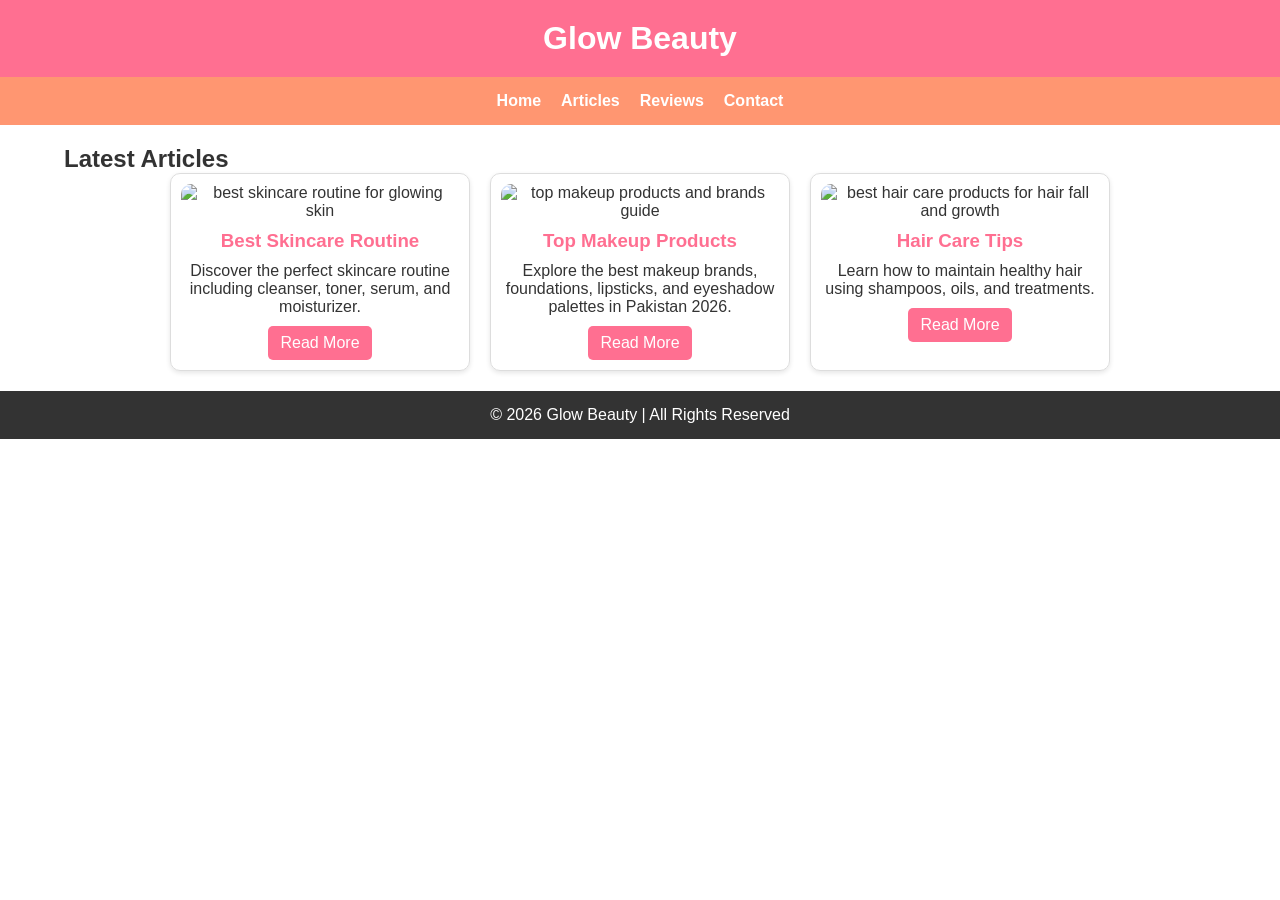
==== articles.html @ 95c434ab "Update articles.html" ====
<!DOCTYPE html>
<html lang="en">
<head>
  <meta charset="UTF-8">
  <meta name="viewport" content="width=device-width, initial-scale=1.0">
  <title>Articles | Glow Beauty</title>
  <link rel="stylesheet" href="styles.css">
</head>
<body>

<header class="header">
  <h1>Glow Beauty</h1>
</header>

<nav class="nav">
  <a href="index.html">Home</a>
  <a href="articles.html">Articles</a>
  <a href="reviews.html">Reviews</a>
  <a href="contact us.html">Contact</a>
</nav>
<main class="container">
  <h2>Latest Articles</h2>
  <div class="articles">

    <div class="card">
       <img src="skincare.png" alt="best skincare routine for glowing skin">
      <h3>Best Skincare Routine</h3>
      <p>Discover the perfect skincare routine including cleanser, toner, serum, and moisturizer.</p>
      <a href="skincare.html" class="btn">Read More</a>
    </div>

    <div class="card">
      <img src="makeup.png" alt="top makeup products and brands guide">
      <h3>Top Makeup Products</h3>
      <p>Explore the best makeup brands, foundations, lipsticks, and eyeshadow palettes in Pakistan 2026.</p>
      <a href="makeup.html" class="btn">Read More</a>
    </div>

    <div class="card">
      <img src="haircare.png" alt="best hair care products for hair fall and growth">
      <h3>Hair Care Tips</h3>
      <p>Learn how to maintain healthy hair using shampoos, oils, and treatments.</p>
      <a href="haircare.html" class="btn">Read More</a>
    </div>

  </div>
</main>

<footer class="footer">
  <p>© 2026 Glow Beauty | All Rights Reserved</p>
</footer>

</body>
</html>
---- styles.css ----
* {
  margin: 0;
  padding: 0;
  box-sizing: border-box;
  font-family: Arial, sans-serif;
}

body {
  background: #fff;
  color: #333;
}

.header {
  background: #ff6f91;
  color: white;
  text-align: center;
  padding: 20px;
}


.nav {
  background: #ff9671;
  display: flex;
  justify-content: center;
  gap: 20px;
  padding: 15px 0;
}

.nav a {
  color: white;
  text-decoration: none;
  font-weight: bold;
}

.nav a:hover {
  text-decoration: underline;
}

.hero {
  background: url('https://images.unsplash.com/photo-1596462502278-27bfdc403348') center/cover no-repeat;
  height: 300px;
  display: flex;
  align-items: center;
  justify-content: center;
  color: white;
  font-size: 2rem;
  text-align: center;
}

.container {
  width: 90%;
  margin: 20px auto;
}


.articles {
  display: flex;
  gap: 20px;
  flex-wrap: wrap;
  justify-content: center;
}
.related-articles {
  margin-top: 30px;
  padding: 20px;
  background: #fff0f5; 
  border-radius: 10px;
  text-align: center;
  box-shadow: 0 2px 6px rgba(0,0,0,0.1);
}

.related-articles h2 {
  color: #ff6f91;
  font-size: 1.8rem;
  margin-bottom: 10px;
}

.related-articles p {
  font-size: 1rem;
  color: #333;
}

.related-articles a {
  color: #ff3f6c;
  text-decoration: none;
  font-weight: bold;
  margin: 0 5px;
}

.related-articles a:hover {
  text-decoration: underline;
  color: #ff1c54;
}
.reviews {
  display: flex;
  flex-wrap: wrap;      
  gap: 20px;            
  justify-content: flex-start; 
}

.review-card {
  flex: 1 1 300px;      
  max-width: 400px;     
  border: 1px solid #ddd;
  padding: 15px;
  border-radius: 10px;
  box-shadow: 0 2px 5px rgba(0,0,0,0.1);
  background-color: #fff;
}
/* BRAND SECTION */
.brand-section {
  display: flex;
  gap: 30px;
  margin-top: 20px;
  flex-wrap: wrap;
}

.brand-category {
  flex: 1 1 400px;
}

.brand-category h3 {
  color: #ff6f91;
  margin-bottom: 15px;
}

.brand-card {
  background: #fff;
  border: 1px solid #ddd;
  padding: 15px;
  border-radius: 10px;
  margin-bottom: 15px;
  box-shadow: 0 2px 6px rgba(0,0,0,0.1);
  transition: 0.3s;
}

.brand-card:hover {
  transform: translateY(-5px);
  box-shadow: 0 5px 15px rgba(0,0,0,0.15);
}

.card {
  border: 1px solid #ddd;
  padding: 10px;
  border-radius: 10px;
  width: 300px;
  text-align: center;
  box-shadow: 0 2px 5px rgba(0,0,0,0.1);
  transition: transform 0.3s;
}

.card img {
  width: 100%;
  border-radius: 10px;
}
h2:contains("Vegan") {
  color: #4CAF50;
  margin-top: 30px;
}
.haircare-section {
  background: #e0f7fa; 
  padding: 15px;
  border-radius: 10px;
  margin: 20px 0;
}

.haircare-section h2 {
  color: #0288d1;
}

ul li {
  margin-bottom: 8px;
}
.card h3 {
  color: #ff6f91;
  margin: 10px 0;
}

.btn {
  display: inline-block;
  margin-top: 10px;
  padding: 8px 12px;
  background: #ff6f91;
  color: white;
  text-decoration: none;
  border-radius: 5px;
}

.btn:hover {
  background: #ff3f6c;
}

.footer {
  background: #333;
  color: white;
  text-align: center;
  padding: 15px;
  margin-top: 20px;
}

@media(max-width:768px) {
  .hero {
    font-size: 1.5rem;
  }

  .articles {
    flex-direction: column;
    align-items: center;
  }
}
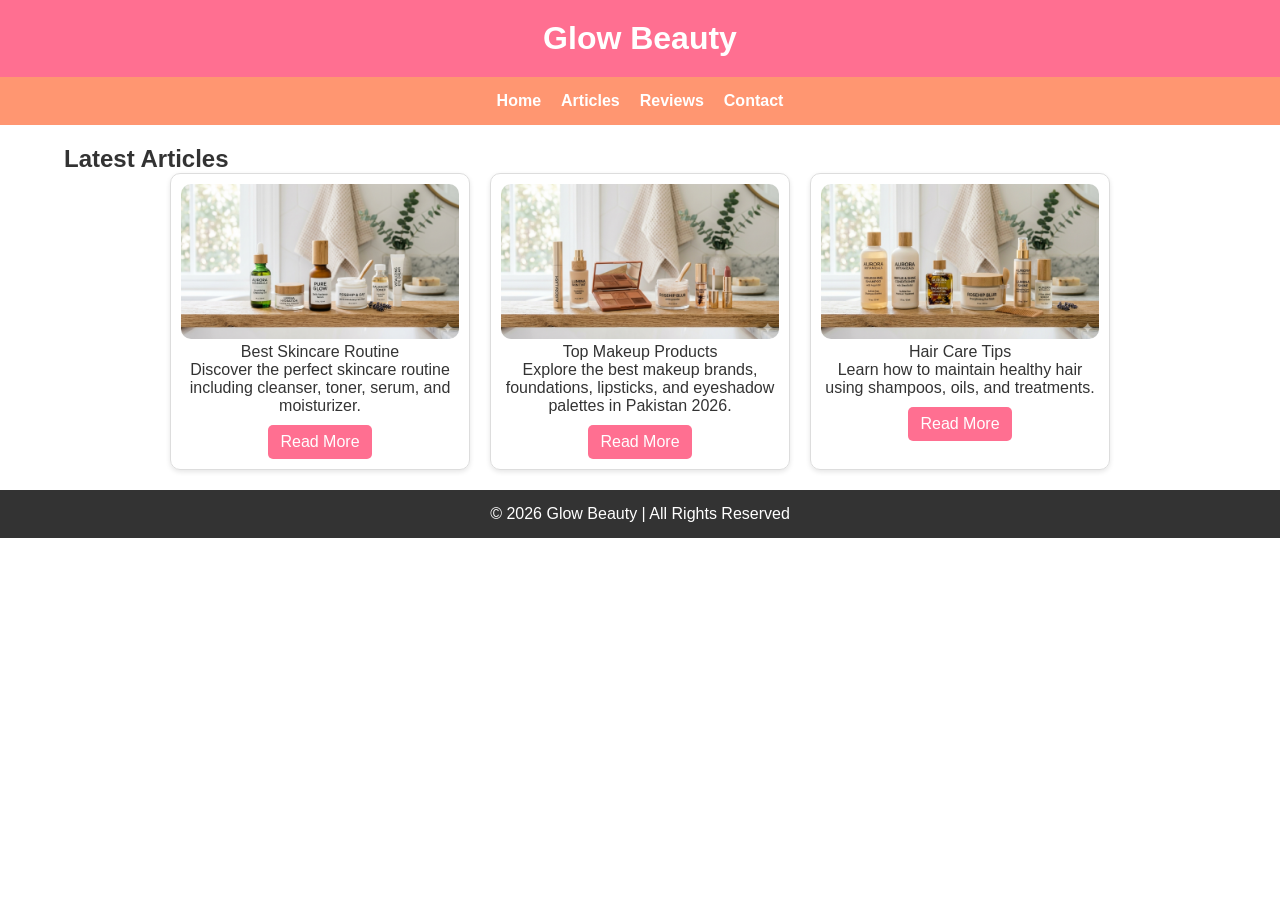
==== commit cf6b88c6: "2nd push" ====
--- a/articles.html
+++ b/articles.html
@@ -23,21 +23,21 @@
   <div class="articles">
 
     <div class="card">
-       <img src="skincare.png" alt="best skincare routine for glowing skin">
+      <img src="skincare.png"
       <h3>Best Skincare Routine</h3>
       <p>Discover the perfect skincare routine including cleanser, toner, serum, and moisturizer.</p>
       <a href="skincare.html" class="btn">Read More</a>
     </div>
 
     <div class="card">
-      <img src="makeup.png" alt="top makeup products and brands guide">
+      <img src="makeup.png"
       <h3>Top Makeup Products</h3>
       <p>Explore the best makeup brands, foundations, lipsticks, and eyeshadow palettes in Pakistan 2026.</p>
       <a href="makeup.html" class="btn">Read More</a>
     </div>
 
     <div class="card">
-      <img src="haircare.png" alt="best hair care products for hair fall and growth">
+      <img src="haircare.png"
       <h3>Hair Care Tips</h3>
       <p>Learn how to maintain healthy hair using shampoos, oils, and treatments.</p>
       <a href="haircare.html" class="btn">Read More</a>
@@ -51,4 +51,4 @@
 </footer>
 
 </body>
-</html>
+</html>
--- a/styles.css
+++ b/styles.css
@@ -58,37 +58,6 @@
   gap: 20px;
   flex-wrap: wrap;
   justify-content: center;
-}
-.related-articles {
-  margin-top: 30px;
-  padding: 20px;
-  background: #fff0f5; 
-  border-radius: 10px;
-  text-align: center;
-  box-shadow: 0 2px 6px rgba(0,0,0,0.1);
-}
-
-.related-articles h2 {
-  color: #ff6f91;
-  font-size: 1.8rem;
-  margin-bottom: 10px;
-}
-
-.related-articles p {
-  font-size: 1rem;
-  color: #333;
-}
-
-.related-articles a {
-  color: #ff3f6c;
-  text-decoration: none;
-  font-weight: bold;
-  margin: 0 5px;
-}
-
-.related-articles a:hover {
-  text-decoration: underline;
-  color: #ff1c54;
 }
 .reviews {
   display: flex;
@@ -206,4 +175,4 @@
     flex-direction: column;
     align-items: center;
   }
-}
+}
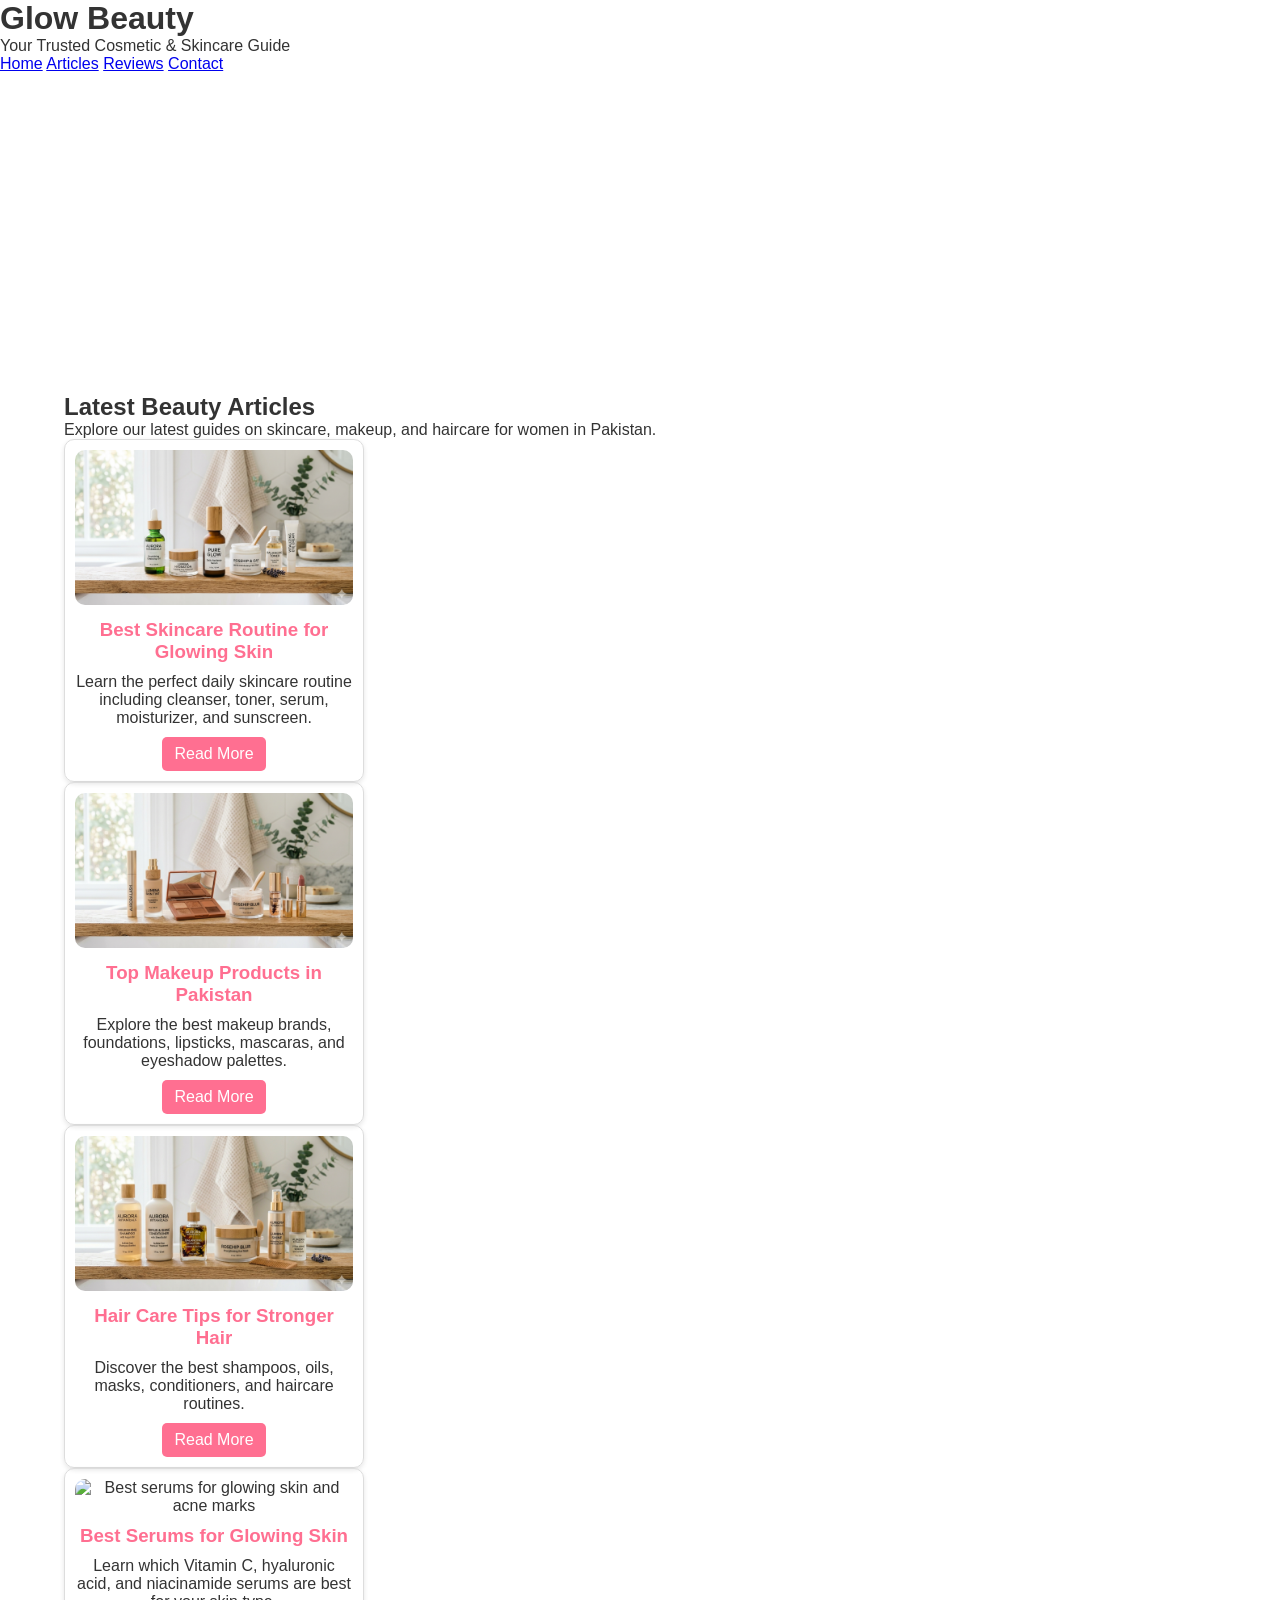
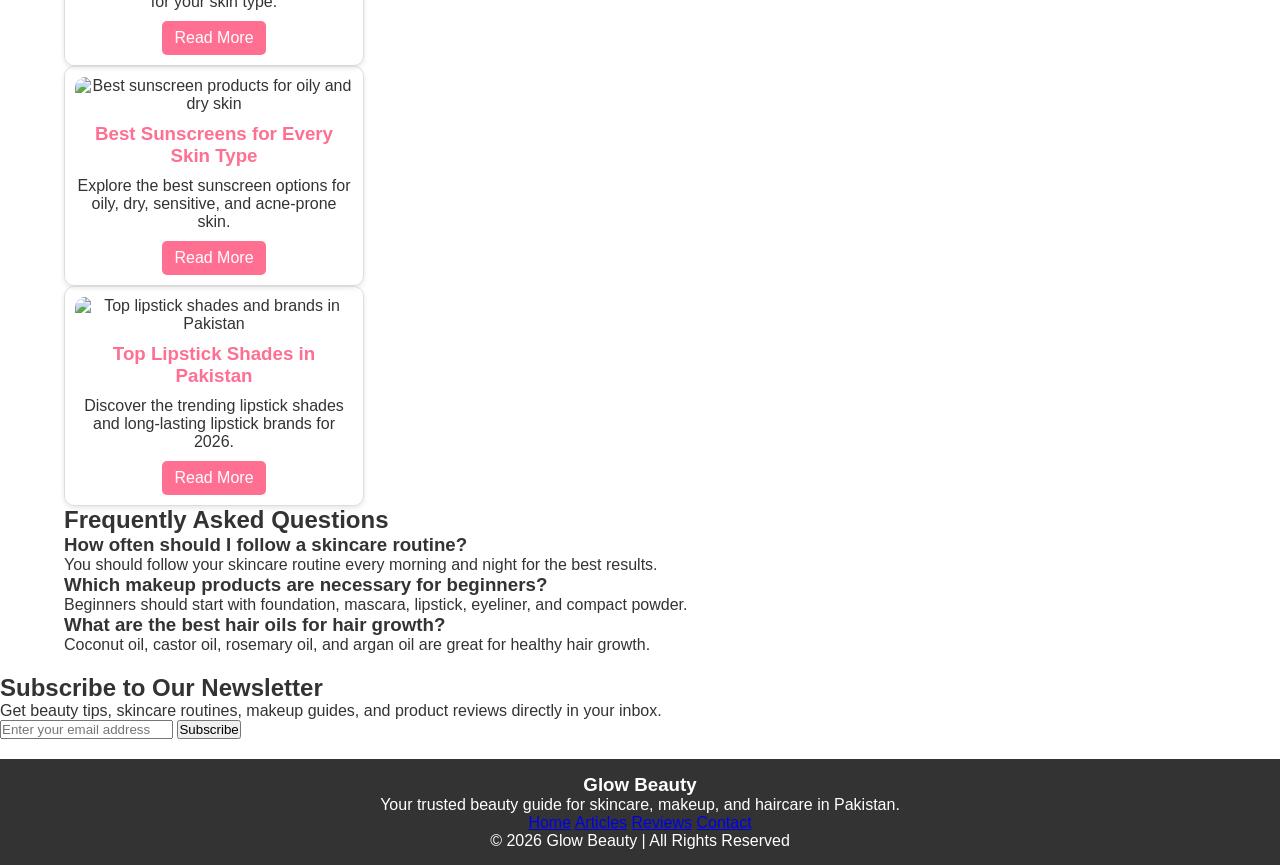
==== commit cf666d11: "Update articles.html" ====
--- a/articles.html
+++ b/articles.html
@@ -3,52 +3,183 @@
 <head>
   <meta charset="UTF-8">
   <meta name="viewport" content="width=device-width, initial-scale=1.0">
-  <title>Articles | Glow Beauty</title>
+
+  <title>Beauty Articles Pakistan | Skincare, Makeup & Haircare Tips | Glow Beauty</title>
+
+  <meta name="description" content="Read the latest beauty articles in Pakistan including skincare routines, makeup guides, haircare tips, beauty product reviews, and trending cosmetic advice.">
+
+  <meta name="keywords" content="beauty articles Pakistan, skincare articles, makeup tips, haircare routine, beauty blog Pakistan, cosmetic trends, skincare routine for glowing skin">
+
+  <meta name="author" content="Glow Beauty">
+
+  <link rel="preconnect" href="https://fonts.googleapis.com">
+  <link rel="preconnect" href="https://fonts.gstatic.com" crossorigin>
+  <link href="https://fonts.googleapis.com/css2?family=Poppins:wght@300;400;500;600;700;800&display=swap" rel="stylesheet">
+
   <link rel="stylesheet" href="styles.css">
 </head>
 <body>
 
-<header class="header">
-  <h1>Glow Beauty</h1>
-</header>
+  <header class="top-header">
+    <div class="logo-section">
+      <h1>Glow Beauty</h1>
+      <p>Your Trusted Cosmetic & Skincare Guide</p>
+    </div>
+  </header>
 
-<nav class="nav">
-  <a href="index.html">Home</a>
-  <a href="articles.html">Articles</a>
-  <a href="reviews.html">Reviews</a>
-  <a href="contact us.html">Contact</a>
-</nav>
-<main class="container">
-  <h2>Latest Articles</h2>
-  <div class="articles">
+  <nav class="navbar">
+    <a href="index.html">Home</a>
+    <a href="articles.html">Articles</a>
+    <a href="reviews.html">Reviews</a>
+    <a href="contact us.html">Contact</a>
+  </nav>
 
-    <div class="card">
-      <img src="skincare.png"
-      <h3>Best Skincare Routine</h3>
-      <p>Discover the perfect skincare routine including cleanser, toner, serum, and moisturizer.</p>
-      <a href="skincare.html" class="btn">Read More</a>
+  <section class="hero">
+    <div class="hero-content">
+      <h2>Beauty Articles & Expert Guides</h2>
+      <p>
+        Discover skincare routines, makeup tutorials, haircare advice, and beauty product recommendations.
+      </p>
     </div>
+  </section>
 
-    <div class="card">
-      <img src="makeup.png"
-      <h3>Top Makeup Products</h3>
-      <p>Explore the best makeup brands, foundations, lipsticks, and eyeshadow palettes in Pakistan 2026.</p>
-      <a href="makeup.html" class="btn">Read More</a>
+  <main class="container">
+
+    <section class="featured-section">
+      <div class="section-title">
+        <h2>Latest Beauty Articles</h2>
+        <p>
+          Explore our latest guides on skincare, makeup, and haircare for women in Pakistan.
+        </p>
+      </div>
+
+      <div class="articles-grid">
+
+        <div class="card">
+          <img src="skincare.png" alt="Best skincare routine for glowing skin in Pakistan">
+          <div class="card-content">
+            <h3>Best Skincare Routine for Glowing Skin</h3>
+            <p>
+              Learn the perfect daily skincare routine including cleanser, toner, serum, moisturizer, and sunscreen.
+            </p>
+            <a href="skincare.html" class="btn">Read More</a>
+          </div>
+        </div>
+
+        <div class="card">
+          <img src="makeup.png" alt="Top makeup products and brands in Pakistan">
+          <div class="card-content">
+            <h3>Top Makeup Products in Pakistan</h3>
+            <p>
+              Explore the best makeup brands, foundations, lipsticks, mascaras, and eyeshadow palettes.
+            </p>
+            <a href="makeup.html" class="btn">Read More</a>
+          </div>
+        </div>
+
+        <div class="card">
+          <img src="haircare.png" alt="Best hair care tips for hair growth and healthy hair">
+          <div class="card-content">
+            <h3>Hair Care Tips for Stronger Hair</h3>
+            <p>
+              Discover the best shampoos, oils, masks, conditioners, and haircare routines.
+            </p>
+            <a href="haircare.html" class="btn">Read More</a>
+          </div>
+        </div>
+
+        <div class="card">
+          <img src="serum.jpg" alt="Best serums for glowing skin and acne marks">
+          <div class="card-content">
+            <h3>Best Serums for Glowing Skin</h3>
+            <p>
+              Learn which Vitamin C, hyaluronic acid, and niacinamide serums are best for your skin type.
+            </p>
+            <a href="skincare.html" class="btn">Read More</a>
+          </div>
+        </div>
+
+        <div class="card">
+          <img src="sunscreen.jpg" alt="Best sunscreen products for oily and dry skin">
+          <div class="card-content">
+            <h3>Best Sunscreens for Every Skin Type</h3>
+            <p>
+              Explore the best sunscreen options for oily, dry, sensitive, and acne-prone skin.
+            </p>
+            <a href="skincare.html" class="btn">Read More</a>
+          </div>
+        </div>
+
+        <div class="card">
+          <img src="lipstick.jpg" alt="Top lipstick shades and brands in Pakistan">
+          <div class="card-content">
+            <h3>Top Lipstick Shades in Pakistan</h3>
+            <p>
+              Discover the trending lipstick shades and long-lasting lipstick brands for 2026.
+            </p>
+            <a href="makeup.html" class="btn">Read More</a>
+          </div>
+        </div>
+
+      </div>
+    </section>
+
+    <section class="faq-section">
+      <div class="section-title">
+        <h2>Frequently Asked Questions</h2>
+      </div>
+
+      <div class="faq-item">
+        <h3>How often should I follow a skincare routine?</h3>
+        <p>
+          You should follow your skincare routine every morning and night for the best results.
+        </p>
+      </div>
+
+      <div class="faq-item">
+        <h3>Which makeup products are necessary for beginners?</h3>
+        <p>
+          Beginners should start with foundation, mascara, lipstick, eyeliner, and compact powder.
+        </p>
+      </div>
+
+      <div class="faq-item">
+        <h3>What are the best hair oils for hair growth?</h3>
+        <p>
+          Coconut oil, castor oil, rosemary oil, and argan oil are great for healthy hair growth.
+        </p>
+      </div>
+    </section>
+
+  </main>
+
+  <section class="newsletter">
+    <h2>Subscribe to Our Newsletter</h2>
+    <p>
+      Get beauty tips, skincare routines, makeup guides, and product reviews directly in your inbox.
+    </p>
+
+    <form class="newsletter-form">
+      <input type="email" placeholder="Enter your email address">
+      <button type="submit">Subscribe</button>
+    </form>
+  </section>
+
+  <footer class="footer">
+    <div class="footer-content">
+      <h3>Glow Beauty</h3>
+      <p>Your trusted beauty guide for skincare, makeup, and haircare in Pakistan.</p>
+
+      <div class="footer-links">
+        <a href="index.html">Home</a>
+        <a href="articles.html">Articles</a>
+        <a href="reviews.html">Reviews</a>
+        <a href="contact us.html">Contact</a>
+      </div>
+
+      <p class="copyright">© 2026 Glow Beauty | All Rights Reserved</p>
     </div>
-
-    <div class="card">
-      <img src="haircare.png"
-      <h3>Hair Care Tips</h3>
-      <p>Learn how to maintain healthy hair using shampoos, oils, and treatments.</p>
-      <a href="haircare.html" class="btn">Read More</a>
-    </div>
-
-  </div>
-</main>
-
-<footer class="footer">
-  <p>© 2026 Glow Beauty | All Rights Reserved</p>
-</footer>
+  </footer>
 
 </body>
-</html>+</html>
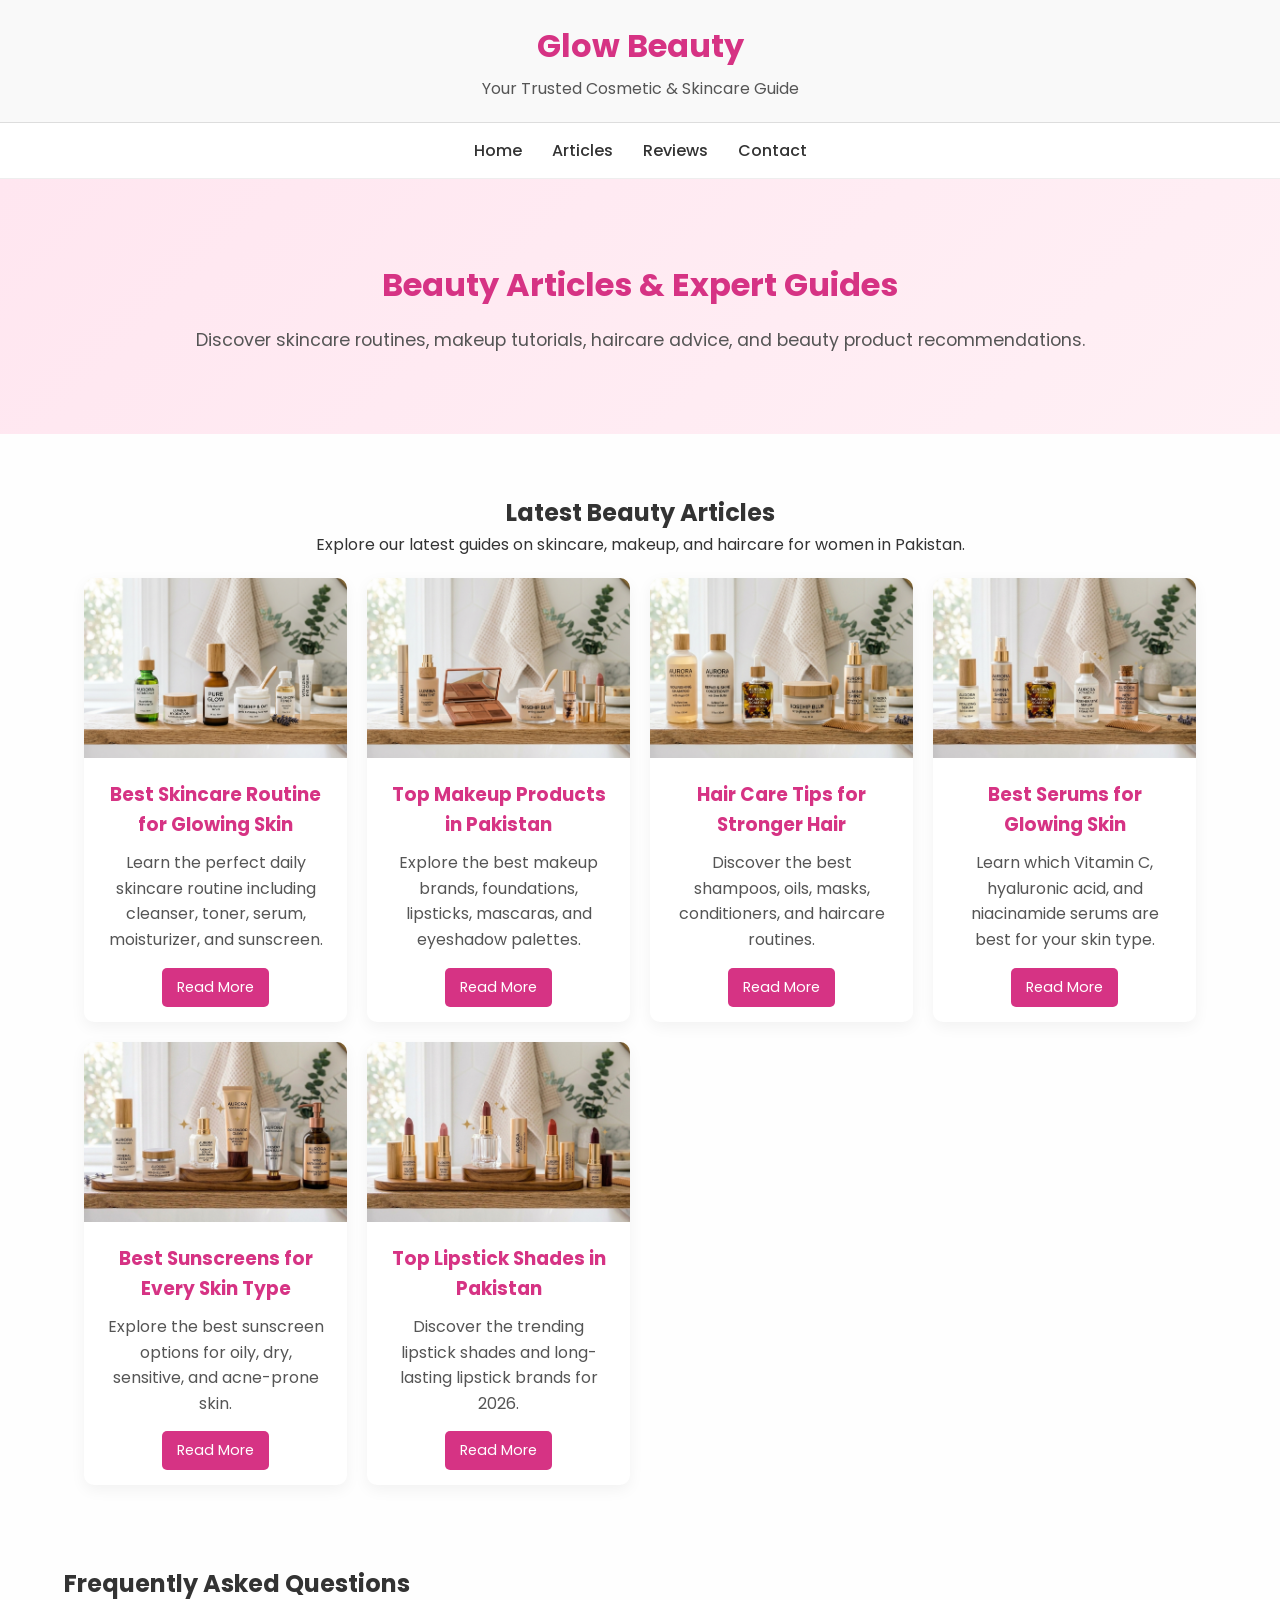
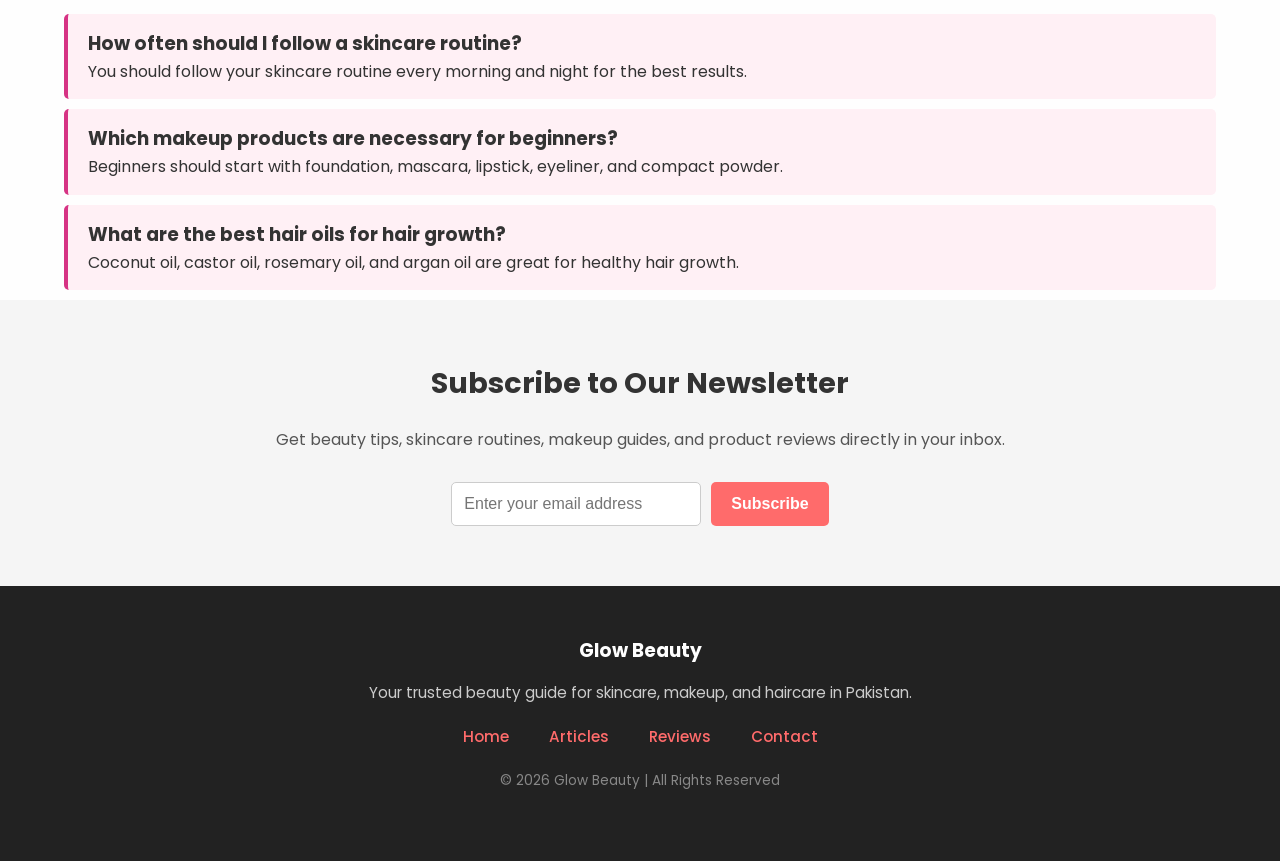
==== commit c246038c: "Update articles.html" ====
--- a/articles.html
+++ b/articles.html
@@ -89,7 +89,7 @@
         </div>
 
         <div class="card">
-          <img src="serum.jpg" alt="Best serums for glowing skin and acne marks">
+          <img src="serums.png" alt="Best serums for glowing skin and acne marks">
           <div class="card-content">
             <h3>Best Serums for Glowing Skin</h3>
             <p>
@@ -100,7 +100,7 @@
         </div>
 
         <div class="card">
-          <img src="sunscreen.jpg" alt="Best sunscreen products for oily and dry skin">
+          <img src="sunscreen.png" alt="Best sunscreen products for oily and dry skin">
           <div class="card-content">
             <h3>Best Sunscreens for Every Skin Type</h3>
             <p>
@@ -111,7 +111,7 @@
         </div>
 
         <div class="card">
-          <img src="lipstick.jpg" alt="Top lipstick shades and brands in Pakistan">
+          <img src="lipstick.png" alt="Top lipstick shades and brands in Pakistan">
           <div class="card-content">
             <h3>Top Lipstick Shades in Pakistan</h3>
             <p>
--- a/styles.css
+++ b/styles.css
@@ -1,178 +1,741 @@
+/* ===== GLOBAL STYLES ===== */
 * {
+  box-sizing: border-box;
   margin: 0;
   padding: 0;
-  box-sizing: border-box;
-  font-family: Arial, sans-serif;
 }
 
 body {
-  background: #fff;
-  color: #333;
-}
-
-.header {
-  background: #ff6f91;
-  color: white;
-  text-align: center;
-  padding: 20px;
-}
-
-
-.nav {
-  background: #ff9671;
-  display: flex;
+  font-family: 'Poppins', sans-serif;
+  line-height: 1.6;
+  color: #333;
+  background-color: #fefefe;
+}
+
+a {
+  text-decoration: none;
+  color: inherit;
+}
+
+.container {
+  width: 90%;
+  max-width: 1200px;
+  margin: auto;
+}
+
+/* ===== HEADER ===== */
+.top-header {
+  background-color: #f9f9f9;
+  text-align: center;
+  padding: 20px 0;
+  border-bottom: 1px solid #ddd;
+}
+
+.top-header h1 {
+  font-size: 2rem;
+  color: #d63384; /* Glow Beauty Pink Accent */
+}
+
+.top-header p {
+  font-size: 1rem;
+  color: #555;
+  margin-top: 5px;
+}
+
+/* ===== NAVBAR ===== */
+.navbar {
+  background-color: #fff;
+  display: flex;
+  justify-content: center;
+  gap: 30px;
+  padding: 15px 0;
+  border-bottom: 1px solid #eee;
+  flex-wrap: wrap;
+}
+
+.navbar a {
+  font-weight: 500;
+  color: #333;
+  transition: color 0.3s;
+}
+
+.navbar a:hover {
+  color: #d63384;
+}
+
+/* ===== HERO SECTION ===== */
+.hero {
+  background: linear-gradient(135deg, #ffe6f0, #fff0f5);
+  text-align: center;
+  padding: 80px 20px;
+}
+
+.hero h2 {
+  font-size: 2rem;
+  color: #d63384;
+  margin-bottom: 15px;
+}
+
+.hero p {
+  font-size: 1.1rem;
+  color: #555;
+}
+
+/* ===== ARTICLE PAGE ===== */
+.article-page {
+  padding: 50px 20px;
+  max-width: 900px;
+  margin: auto;
+}
+
+.article-content h1 {
+  font-size: 2rem;
+  color: #d63384;
+  margin-bottom: 20px;
+  text-align: center;
+}
+
+.article-content img.article-image {
+  width: 100%;
+  max-height: 400px;
+  object-fit: cover;
+  margin: 20px 0;
+  border-radius: 10px;
+}
+
+.article-content h2 {
+  font-size: 1.5rem;
+  color: #d63384;
+  margin: 20px 0 10px;
+}
+
+.article-content h3 {
+  font-size: 1.2rem;
+  color: #555;
+  margin: 10px 0 5px;
+}
+
+.article-content p,
+.article-content li {
+  font-size: 1rem;
+  color: #555;
+  margin-bottom: 10px;
+}
+
+.article-content ul {
+  list-style-type: disc;
+  margin-left: 20px;
+}
+
+/* ===== STEP BOX ===== */
+.step-box {
+  border-left: 4px solid #d63384;
+  background-color: #fff0f5;
+  padding: 15px 20px;
+  margin: 15px 0;
+  border-radius: 5px;
+}
+
+/* ===== FAQ ===== */
+.faq-item {
+  background-color: #fff0f5;
+  padding: 15px 20px;
+  margin: 10px 0;
+  border-radius: 5px;
+  border-left: 4px solid #d63384;
+}
+
+/* ===== FEATURED / CARDS ===== */
+.articles-grid,
+.feature-grid {
+  display: grid;
+  grid-template-columns: repeat(auto-fit, minmax(250px, 1fr));
+  gap: 20px;
+  margin: 20px 0;
+}
+
+.card,
+.feature-card {
+  background-color: #fff;
+  border-radius: 10px;
+  overflow: hidden;
+  box-shadow: 0 5px 15px rgba(0,0,0,0.05);
+  transition: transform 0.3s;
+}
+
+.card:hover,
+.feature-card:hover {
+  transform: translateY(-5px);
+}
+
+.card img {
+  width: 100%;
+  height: 180px;
+  object-fit: cover;
+}
+
+.card-content {
+  padding: 15px 20px;
+}
+
+.card-content h3 {
+  color: #d63384;
+  margin-bottom: 10px;
+}
+
+.card-content p {
+  color: #555;
+  margin-bottom: 15px;
+}
+
+.card-content .btn {
+  display: inline-block;
+  background-color: #d63384;
+  color: #fff;
+  padding: 8px 15px;
+  border-radius: 5px;
+  font-size: 0.9rem;
+  transition: background 0.3s;
+}
+
+.card-content .btn:hover {
+  background-color: #b0276b;
+}
+
+/* ===== HIGHLIGHT BOX ===== */
+.highlight-box {
+  background-color: #ffe6f0;
+  padding: 30px 20px;
+  text-align: center;
+  border-radius: 10px;
+  margin: 40px 0;
+}
+
+.highlight-box h2 {
+  color: #d63384;
+  margin-bottom: 10px;
+}
+
+.highlight-box p {
+  color: #555;
+  font-size: 1rem;
+}
+<style>
+#reviews {
+  background-color: #f9f9f9;
+  padding: 60px 20px;
+  text-align: center;
+}
+
+#reviews h2 {
+  font-size: 2rem;
+  margin-bottom: 40px;
+  color: #333;
+}
+
+.reviews-container {
+  display: flex;
+  flex-wrap: wrap;
   justify-content: center;
   gap: 20px;
-  padding: 15px 0;
-}
-
-.nav a {
+}
+
+.review-card {
+  background-color: #fff;
+  padding: 20px;
+  border-radius: 10px;
+  box-shadow: 0 4px 8px rgba(0,0,0,0.1);
+  max-width: 300px;
+}
+
+#contact {
+  background-color: #fff;
+  padding: 60px 20px;
+  text-align: center;
+}
+
+#contact form {
+  max-width: 500px;
+  margin: 0 auto;
+  display: flex;
+  flex-direction: column;
+  gap: 15px;
+}
+
+#contact input, #contact textarea {
+  padding: 10px;
+  border-radius: 5px;
+  border: 1px solid #ccc;
+}
+
+#contact button {
+  padding: 10px;
+  border: none;
+  background-color: #ff6b6b;
   color: white;
+  border-radius: 5px;
+  cursor: pointer;
+}
+
+/* =======================
+   Hero / Navbar Section
+======================= */
+.hero-header {
+  background: linear-gradient(135deg, #ffdee9, #ffb6c1); /* soft pink gradient */
+  padding: 60px 20px;
+  text-align: center;
+  color: #d63357; /* dark pink for text */
+}
+
+.hero-header h1 {
+  font-size: 3rem;
+  margin-bottom: 20px;
+  font-weight: bold;
+}
+
+.hero-nav {
+  display: flex;
+  justify-content: center;
+  gap: 30px;
+  flex-wrap: wrap;
+  font-size: 1.1rem;
+}
+
+.hero-nav a {
   text-decoration: none;
+  color: #a6003c; /* darker pink shade */
+  font-weight: 600;
+  transition: color 0.3s;
+}
+
+.hero-nav a:hover {
+  color: #ff1a75; /* bright pink on hover */
+}
+
+/* ===== NEWSLETTER ===== */
+.newsletter {
+  background-color: #d63384;
+  color: #fff;
+  padding: 40px 20px;
+  text-align: center;
+}
+
+.newsletter h2 {
+  font-size: 1.8rem;
+  margin-bottom: 15px;
+}
+
+.newsletter p {
+  margin-bottom: 20px;
+}
+
+.newsletter-form input {
+  padding: 10px 15px;
+  width: 250px;
+  max-width: 90%;
+  border: none;
+  border-radius: 5px 0 0 5px;
+  outline: none;
+}
+
+.newsletter-form button {
+  padding: 10px 20px;
+  border: none;
+  background-color: #fff;
+  color: #d63384;
   font-weight: bold;
-}
-
-.nav a:hover {
-  text-decoration: underline;
-}
-
-.hero {
-  background: url('https://images.unsplash.com/photo-1596462502278-27bfdc403348') center/cover no-repeat;
-  height: 300px;
-  display: flex;
-  align-items: center;
+  border-radius: 0 5px 5px 0;
+  cursor: pointer;
+  transition: background 0.3s, color 0.3s;
+}
+
+.newsletter-form button:hover {
+  background-color: #b0276b;
+  color: #fff;
+}
+
+/* ===== FOOTER ===== */
+.footer {
+  background-color: #333;
+  color: #fff;
+  padding: 30px 20px;
+  text-align: center;
+}
+
+.footer-links {
+  margin: 15px 0;
+  display: flex;
   justify-content: center;
-  color: white;
-  font-size: 2rem;
-  text-align: center;
-}
-
-.container {
-  width: 90%;
-  margin: 20px auto;
-}
-
-
-.articles {
-  display: flex;
   gap: 20px;
   flex-wrap: wrap;
+}
+
+.footer-links a {
+  color: #fff;
+  font-weight: 500;
+  transition: color 0.3s;
+}
+
+.footer-links a:hover {
+  color: #d63384;
+}
+
+.footer p {
+  margin-top: 10px;
+  font-size: 0.9rem;
+}
+
+/* =======================
+   Reviews Section
+======================= */
+#reviews {
+  background-color: #f9f9f9;
+  padding: 60px 20px;
+  text-align: center;
+}
+
+#reviews h2 {
+  font-size: 2rem;
+  margin-bottom: 40px;
+  color: #333;
+}
+
+.reviews-container {
+  display: flex;
+  flex-wrap: wrap;
   justify-content: center;
-}
-.reviews {
-  display: flex;
-  flex-wrap: wrap;      
-  gap: 20px;            
-  justify-content: flex-start; 
+  gap: 20px;
 }
 
 .review-card {
-  flex: 1 1 300px;      
-  max-width: 400px;     
-  border: 1px solid #ddd;
-  padding: 15px;
+  background-color: #fff;
+  padding: 20px;
   border-radius: 10px;
-  box-shadow: 0 2px 5px rgba(0,0,0,0.1);
-  background-color: #fff;
-}
-/* BRAND SECTION */
-.brand-section {
-  display: flex;
-  gap: 30px;
-  margin-top: 20px;
+  box-shadow: 0 4px 8px rgba(0,0,0,0.1);
+  max-width: 300px;
+  text-align: center;
+}
+
+.review-stars {
+  color: #FFD700;
+  font-size: 1.2rem;
+  margin-bottom: 10px;
+}
+
+.review-card h3 {
+  margin-bottom: 10px;
+  color: #333;
+}
+
+.review-card p {
+  margin: 5px 0;
+  color: #555;
+}
+
+/* =======================
+   Highlight Box Section
+======================= */
+.highlight-box {
+  background-color: #ffeaea;
+  padding: 50px 20px;
+  text-align: center;
+  margin: 40px 0;
+  border-radius: 10px;
+}
+
+.highlight-box h2 {
+  font-size: 1.8rem;
+  margin-bottom: 20px;
+  color: #d63333;
+}
+
+.highlight-box p {
+  font-size: 1rem;
+  color: #555;
+  max-width: 700px;
+  margin: 0 auto;
+}
+
+/* =======================
+   Featured / Mini Feature Section
+======================= */
+.featured-section {
+  padding: 60px 20px;
+  text-align: center;
+}
+
+.feature-grid {
+  display: flex;
   flex-wrap: wrap;
-}
-
-.brand-category {
-  flex: 1 1 400px;
-}
-
-.brand-category h3 {
-  color: #ff6f91;
+  justify-content: center;
+  gap: 20px;
+  margin-top: 30px;
+}
+
+.feature-card {
+  background-color: #fff;
+  padding: 20px;
+  border-radius: 10px;
+  box-shadow: 0 4px 8px rgba(0,0,0,0.05);
+  max-width: 250px;
+  text-align: left;
+}
+
+.feature-card h3 {
+  margin-bottom: 10px;
+  color: #333;
+}
+
+.feature-card p {
+  color: #555;
+  font-size: 0.95rem;
+}
+
+/* =======================
+   Newsletter Section
+======================= */
+.newsletter {
+  background-color: #f5f5f5;
+  padding: 60px 20px;
+  text-align: center;
+}
+
+.newsletter h2 {
+  font-size: 1.8rem;
+  margin-bottom: 20px;
+  color: #333;
+}
+
+.newsletter p {
+  font-size: 1rem;
+  margin-bottom: 30px;
+  color: #555;
+}
+
+.newsletter-form {
+  display: flex;
+  justify-content: center;
+  flex-wrap: wrap;
+  gap: 10px;
+}
+
+.newsletter-form input[type="email"] {
+  padding: 12px;
+  border-radius: 5px;
+  border: 1px solid #ccc;
+  width: 250px;
+  font-size: 1rem;
+}
+
+.newsletter-form button {
+  padding: 12px 20px;
+  border: none;
+  background-color: #ff6b6b;
+  color: white;
+  border-radius: 5px;
+  cursor: pointer;
+  font-size: 1rem;
+  transition: background 0.3s;
+}
+
+.newsletter-form button:hover {
+  background-color: #e55a5a;
+}
+
+/* =======================
+   Footer Section
+======================= */
+.footer {
+  background-color: #222;
+  color: #ccc;
+  padding: 50px 20px;
+  text-align: center;
+}
+
+.footer h3 {
+  color: #fff;
   margin-bottom: 15px;
 }
 
-.brand-card {
-  background: #fff;
-  border: 1px solid #ddd;
-  padding: 15px;
-  border-radius: 10px;
-  margin-bottom: 15px;
-  box-shadow: 0 2px 6px rgba(0,0,0,0.1);
-  transition: 0.3s;
-}
-
-.brand-card:hover {
-  transform: translateY(-5px);
-  box-shadow: 0 5px 15px rgba(0,0,0,0.15);
-}
-
-.card {
-  border: 1px solid #ddd;
-  padding: 10px;
-  border-radius: 10px;
-  width: 300px;
-  text-align: center;
-  box-shadow: 0 2px 5px rgba(0,0,0,0.1);
-  transition: transform 0.3s;
-}
-
-.card img {
-  width: 100%;
-  border-radius: 10px;
-}
-h2:contains("Vegan") {
-  color: #4CAF50;
-  margin-top: 30px;
-}
-.haircare-section {
-  background: #e0f7fa; 
-  padding: 15px;
-  border-radius: 10px;
-  margin: 20px 0;
-}
-
-.haircare-section h2 {
-  color: #0288d1;
-}
-
-ul li {
-  margin-bottom: 8px;
-}
-.card h3 {
-  color: #ff6f91;
-  margin: 10px 0;
-}
-
-.btn {
-  display: inline-block;
-  margin-top: 10px;
-  padding: 8px 12px;
-  background: #ff6f91;
-  color: white;
+.footer p {
+  color: #ccc;
+  margin-bottom: 20px;
+  font-size: 0.95rem;
+}
+
+.footer-links {
+  margin-bottom: 20px;
+}
+
+.footer-links a {
+  color: #ff6b6b;
+  margin: 0 10px;
   text-decoration: none;
-  border-radius: 5px;
-}
-
-.btn:hover {
-  background: #ff3f6c;
-}
-
-.footer {
-  background: #333;
-  color: white;
-  text-align: center;
-  padding: 15px;
-  margin-top: 20px;
-}
-
-@media(max-width:768px) {
-  .hero {
-    font-size: 1.5rem;
-  }
-
-  .articles {
+  font-size: 0.95rem;
+}
+
+.footer-links a:hover {
+  text-decoration: underline;
+}
+
+.footer .copyright {
+  font-size: 0.85rem;
+  color: #888;
+}
+
+/* =======================
+   Responsive Styles
+======================= */
+@media (max-width: 768px) {
+  .reviews-container,
+  .feature-grid {
     flex-direction: column;
     align-items: center;
   }
-}+
+  .review-card,
+  .feature-card {
+    max-width: 90%;
+  }
+
+  .newsletter-form {
+    flex-direction: column;
+    width: 90%;
+  }
+
+  .newsletter-form input[type="email"] {
+    width: 100%;
+  }
+}
+/* =======================
+   Contact Section
+======================= */
+#contact {
+  background-color: #fff;
+  padding: 60px 20px;
+  text-align: center;
+}
+
+#contact h2 {
+  font-size: 2rem;
+  margin-bottom: 15px;
+  color: #333;
+}
+
+#contact p {
+  font-size: 1rem;
+  margin-bottom: 30px;
+  color: #555;
+}
+
+#contact form {
+  max-width: 500px;
+  margin: 0 auto;
+  display: flex;
+  flex-direction: column;
+  gap: 15px;
+}
+
+#contact input,
+#contact textarea {
+  padding: 12px;
+  border-radius: 5px;
+  border: 1px solid #ccc;
+  font-size: 1rem;
+  width: 100%;
+}
+
+#contact textarea {
+  min-height: 120px;
+  resize: vertical;
+}
+
+#contact button {
+  padding: 12px 20px;
+  border: none;
+  background-color: #ff6b6b;
+  color: white;
+  border-radius: 5px;
+  cursor: pointer;
+  font-size: 1rem;
+  transition: background 0.3s;
+}
+
+#contact button:hover {
+  background-color: #e55a5a;
+}
+
+/* Responsive */
+@media (max-width: 768px) {
+  #contact form {
+    width: 90%;
+  }
+}
+/* =======================
+   Reviews Section
+======================= */
+#reviews {
+  background-color: #f9f9f9; /* Light gray background */
+  padding: 60px 20px;
+  text-align: center;
+}
+
+#reviews h2 {
+  font-size: 2rem;
+  margin-bottom: 40px;
+  color: #333;
+}
+
+.reviews-container {
+  display: flex;
+  flex-wrap: wrap;
+  justify-content: center;
+  gap: 20px;
+}
+
+.review-card {
+  background-color: #fff;
+  padding: 20px;
+  border-radius: 10px;
+  box-shadow: 0 4px 8px rgba(0,0,0,0.1);
+  max-width: 300px;
+  text-align: left;
+}
+
+.review-card p {
+  font-size: 1rem;
+  color: #555;
+  margin-bottom: 10px;
+}
+
+.review-card span {
+  font-size: 0.9rem;
+  color: #888;
+}
+
+@media (max-width: 768px) {
+  .hero h2 {
+    font-size: 1.6rem;
+  }
+  .hero p {
+    font-size: 1rem;
+  }
+  .article-content h1 {
+    font-size: 1.6rem;
+  }
+  .step-box, .faq-item {
+    padding: 12px 15px;
+  }
+  .card-content .btn {
+    padding: 6px 12px;
+  }
+  .newsletter-form input {
+    width: 70%;
+    margin-bottom: 10px;
+    border-radius: 5px;
+  }
+  .newsletter-form button {
+    width: 50%;
+    border-radius: 5px;
+  }
+}
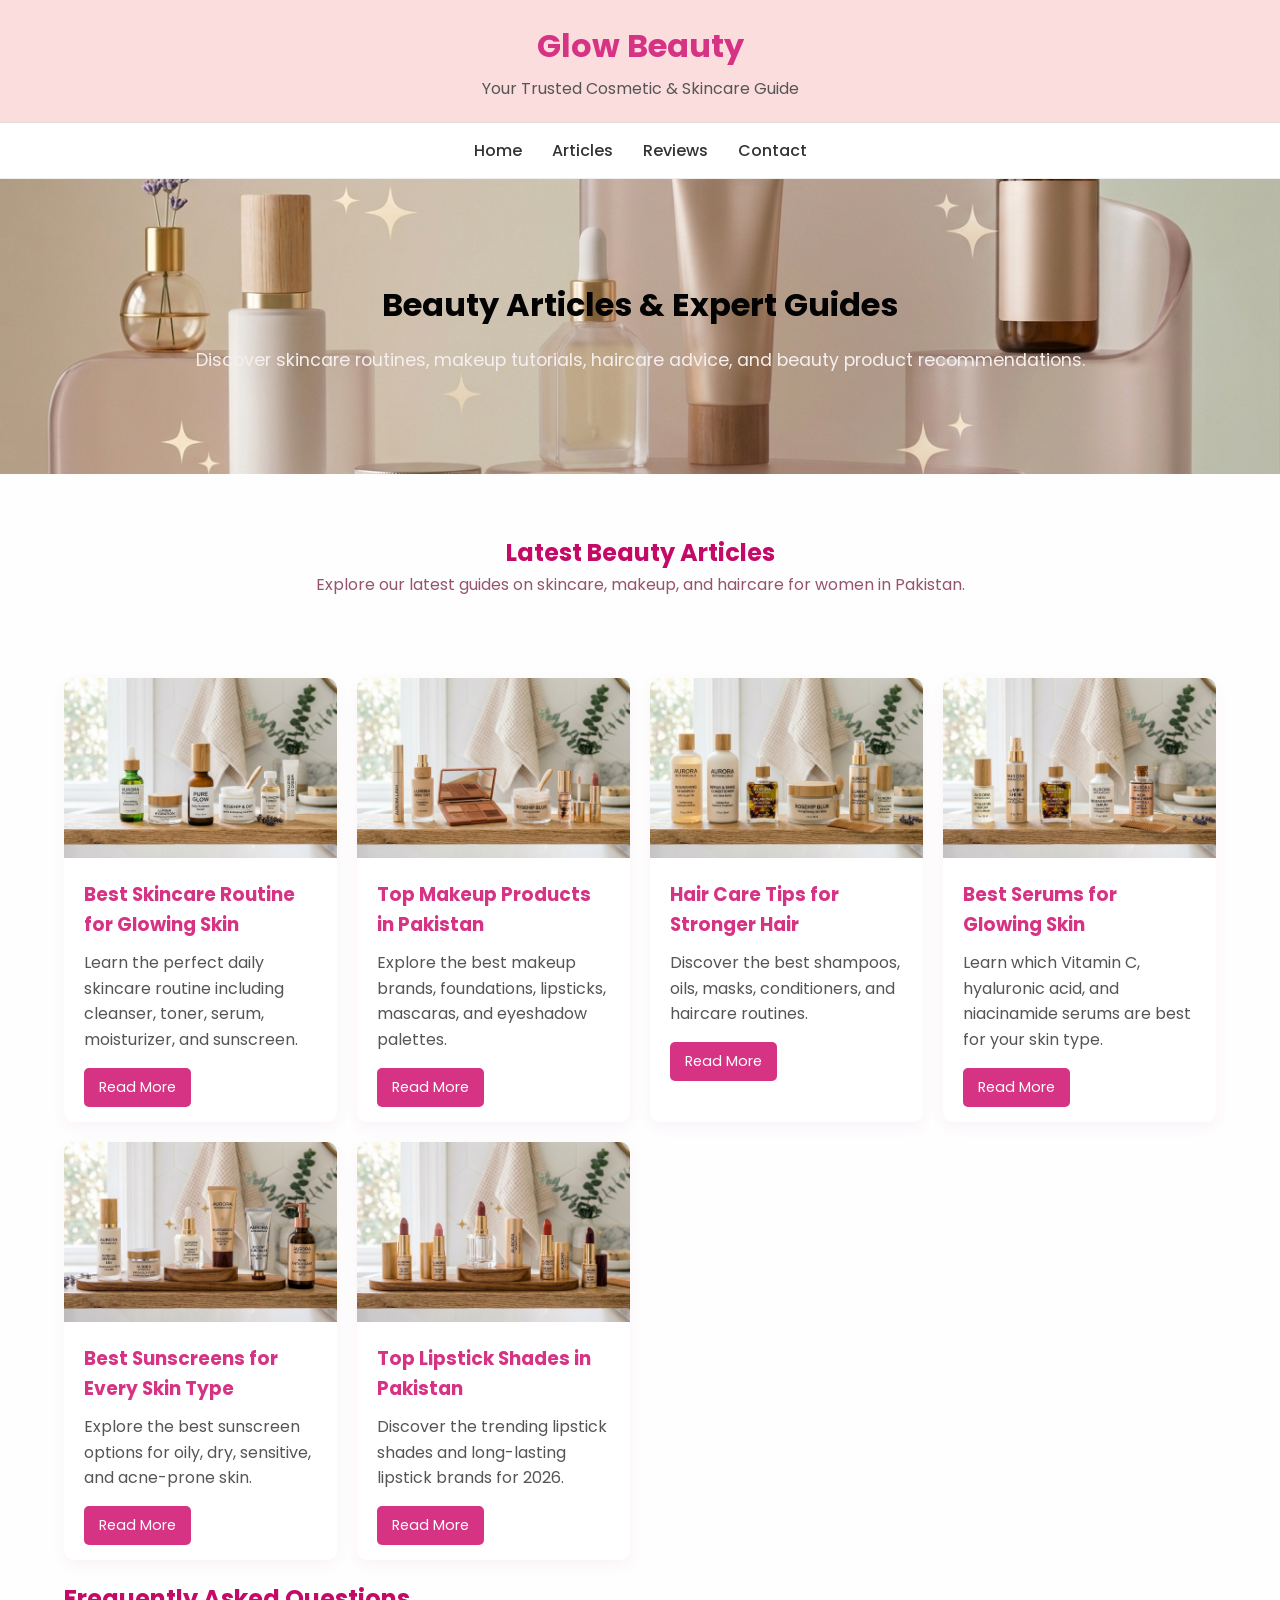
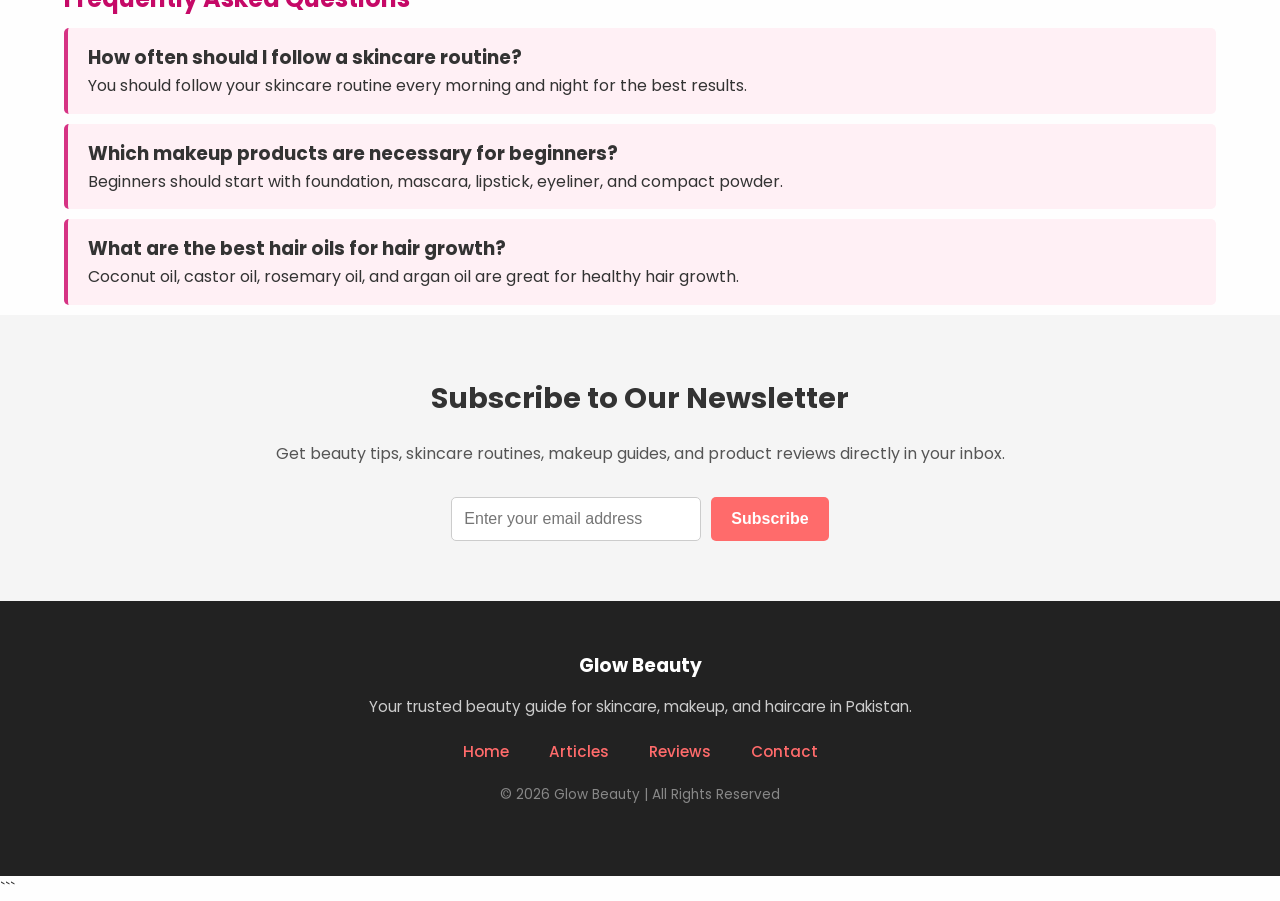
==== commit 9158268f: "Update articles.html" ====
--- a/articles.html
+++ b/articles.html
@@ -45,13 +45,17 @@
 
   <main class="container">
 
-    <section class="featured-section">
-      <div class="section-title">
-        <h2>Latest Beauty Articles</h2>
-        <p>
-          Explore our latest guides on skincare, makeup, and haircare for women in Pakistan.
-        </p>
-      </div>
+    <section class="featured-section bg-articles">
+  <!-- dark overlay (optional but makes text readable) -->
+  <div class="featured-overlay"></div>
+
+  <div class="section-title">
+    <h2>Latest Beauty Articles</h2>
+    <p>
+      Explore our latest guides on skincare, makeup, and haircare for women in Pakistan.
+    </p>
+  </div>
+</section>
 
       <div class="articles-grid">
 
@@ -183,3 +187,4 @@
 
 </body>
 </html>
+```
--- a/styles.css
+++ b/styles.css
@@ -25,7 +25,7 @@
 
 /* ===== HEADER ===== */
 .top-header {
-  background-color: #f9f9f9;
+  background-color: #fcdddd;
   text-align: center;
   padding: 20px 0;
   border-bottom: 1px solid #ddd;
@@ -65,20 +65,59 @@
 
 /* ===== HERO SECTION ===== */
 .hero {
-  background: linear-gradient(135deg, #ffe6f0, #fff0f5);
+  background: linear-gradient(135deg, #5b0a2a, #c39ba9);
   text-align: center;
   padding: 80px 20px;
 }
 
 .hero h2 {
   font-size: 2rem;
-  color: #d63384;
+  color: #030303;
   margin-bottom: 15px;
 }
 
 .hero p {
   font-size: 1.1rem;
-  color: #555;
+  color: #f5efef;
+}
+/* Hero Section with background image */
+.hero {
+  position: relative;
+  background-image: url('background.png'); /* replace with your image path */
+  background-size: cover;       /* makes image cover entire section */
+  background-position: center;  /* centers the image */
+  background-repeat: no-repeat;
+  background-color: #888;
+  padding: 100px 20px;          /* space for content */
+  color: #fff;                  /* text color over image */
+  text-align: center;
+  overflow: hidden;
+}
+
+/* Optional dark overlay for readability */
+.hero::before {
+  content: '';
+  position: absolute;
+  top: 0;
+  left: 0;
+  width: 100%;
+  height: 100%;
+  z-index: 1;
+}
+.section-title h2 {
+  color: #c50967;
+
+}
+
+.section-title p {
+  color: #96536e;
+  
+}
+
+/* Keep text above overlay */
+.hero .hero-content {
+  position: relative;
+  z-index: 2;
 }
 
 /* ===== ARTICLE PAGE ===== */
@@ -159,7 +198,7 @@
   background-color: #fff;
   border-radius: 10px;
   overflow: hidden;
-  box-shadow: 0 5px 15px rgba(0,0,0,0.05);
+  box-shadow: 0 5px 15px rgba(174, 18, 140, 0.05);
   transition: transform 0.3s;
 }
 
@@ -202,6 +241,11 @@
   background-color: #b0276b;
 }
 
+/* Place text above the overlay */
+.featured-section.bg-articles .section-title {
+  position: relative;
+  z-index: 2;
+}
 /* ===== HIGHLIGHT BOX ===== */
 .highlight-box {
   background-color: #ffe6f0;
@@ -276,7 +320,6 @@
   border-radius: 5px;
   cursor: pointer;
 }
-
 /* =======================
    Hero / Navbar Section
 ======================= */
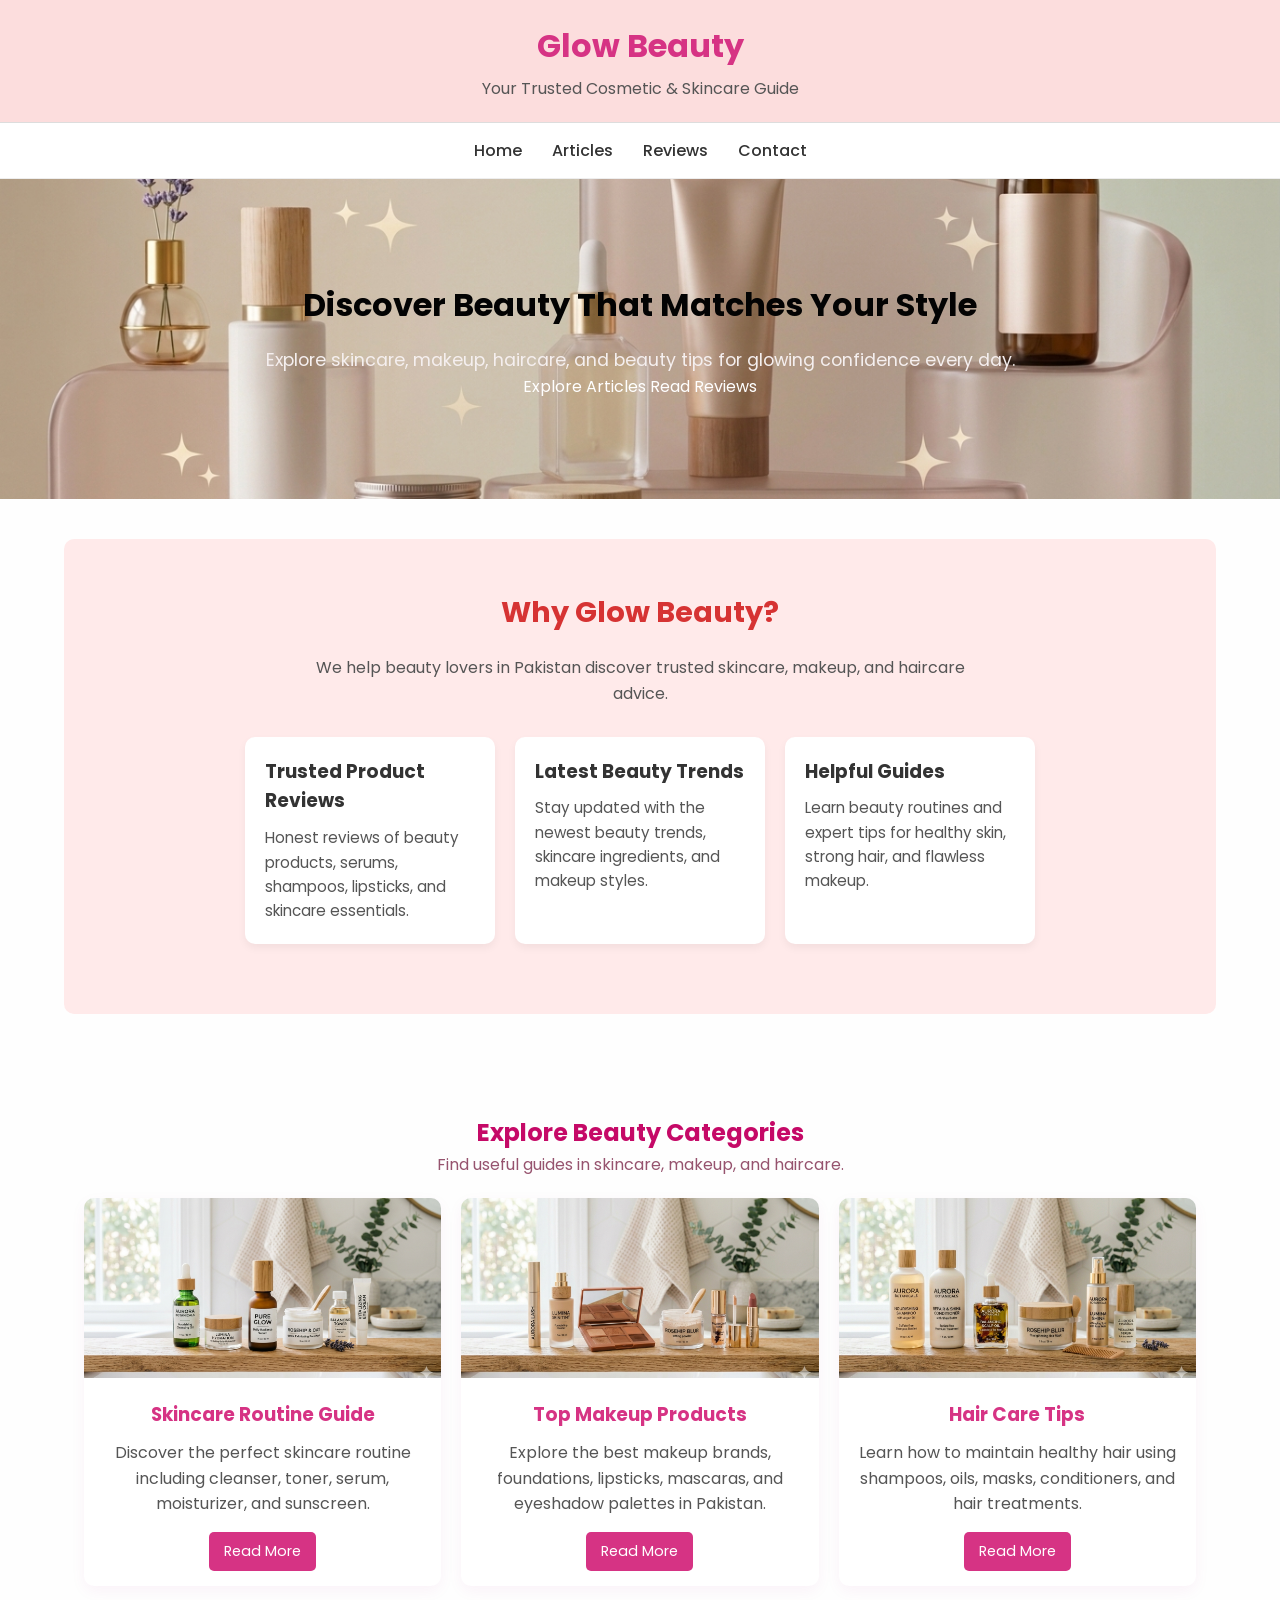
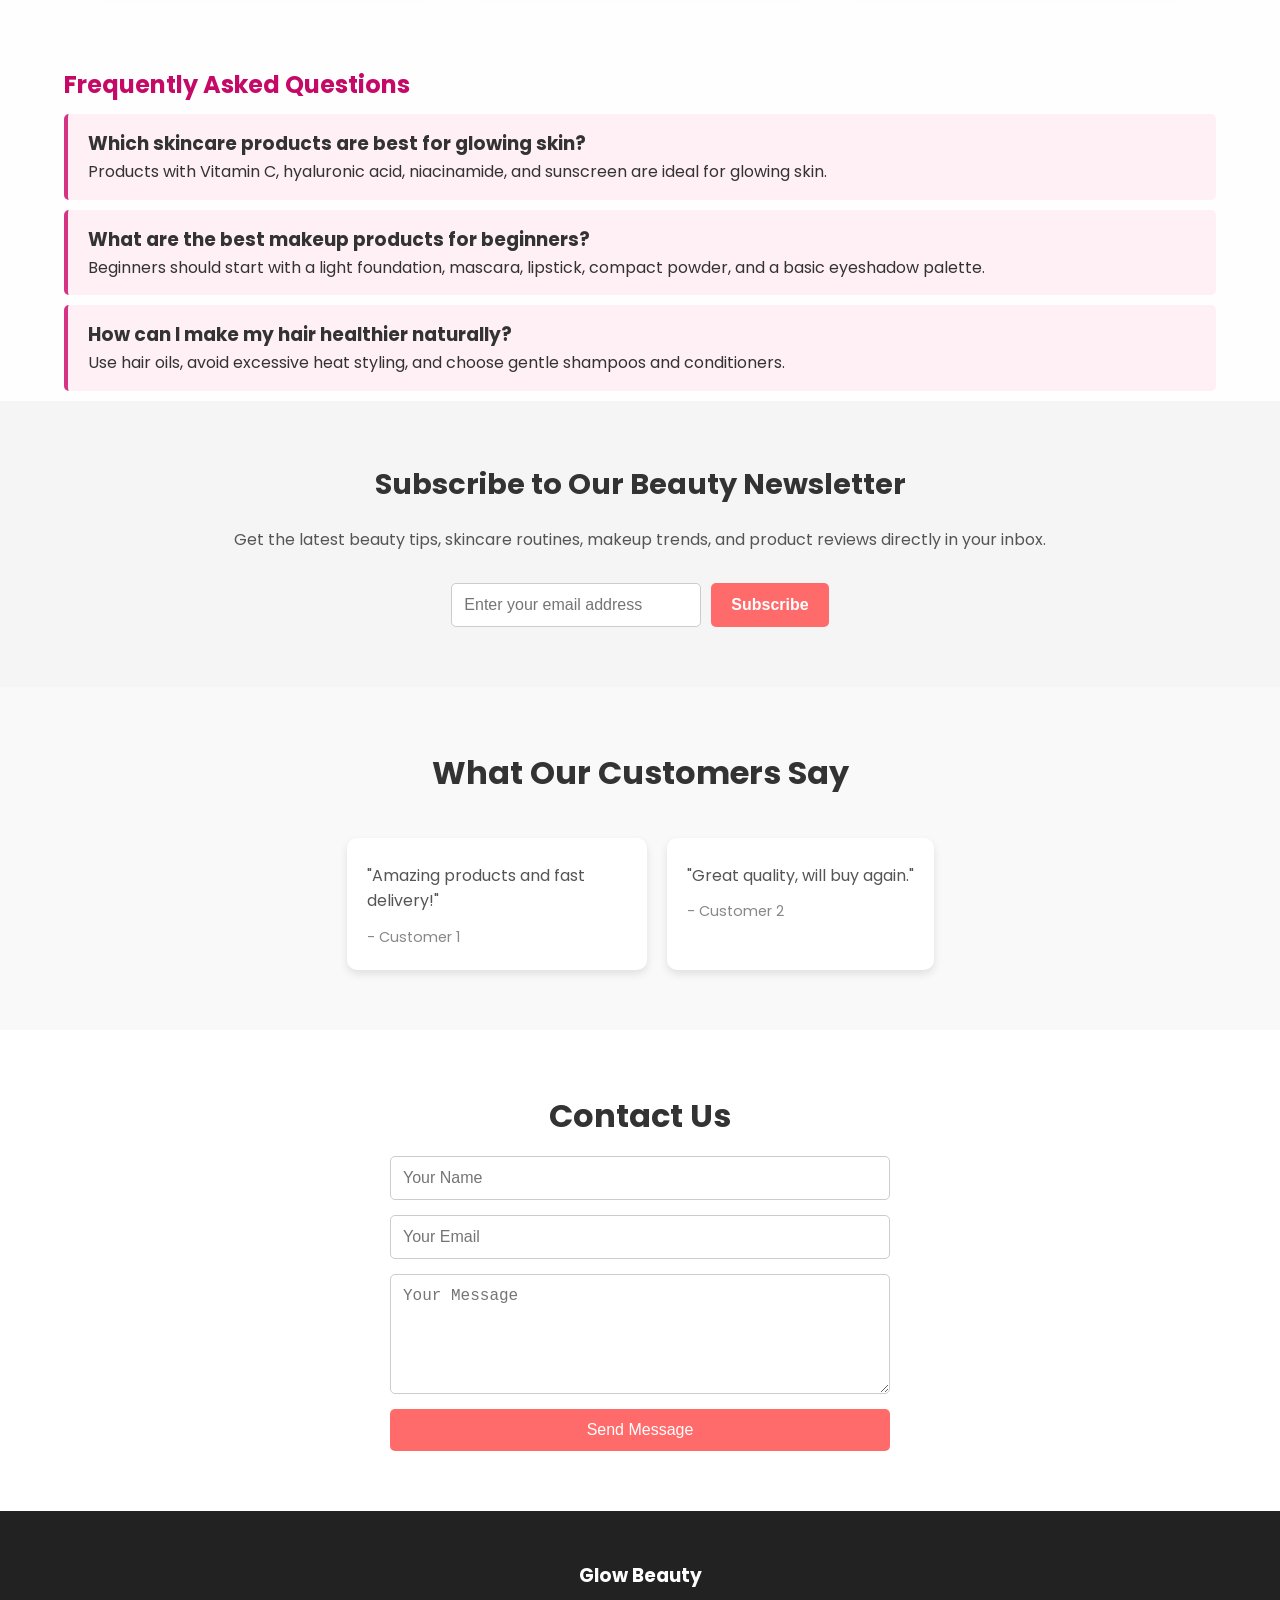
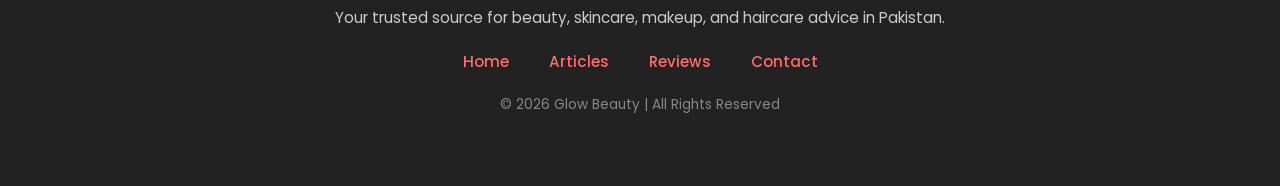
==== commit 07b5fd23: "Update articles.html" ====
--- a/articles.html
+++ b/articles.html
@@ -4,11 +4,11 @@
   <meta charset="UTF-8">
   <meta name="viewport" content="width=device-width, initial-scale=1.0">
 
-  <title>Beauty Articles Pakistan | Skincare, Makeup & Haircare Tips | Glow Beauty</title>
-
-  <meta name="description" content="Read the latest beauty articles in Pakistan including skincare routines, makeup guides, haircare tips, beauty product reviews, and trending cosmetic advice.">
-
-  <meta name="keywords" content="beauty articles Pakistan, skincare articles, makeup tips, haircare routine, beauty blog Pakistan, cosmetic trends, skincare routine for glowing skin">
+  <title>Glow Beauty | Skincare, Makeup & Haircare Tips in Pakistan</title>
+
+  <meta name="description" content="Glow Beauty helps women in Pakistan discover skincare routines, makeup tips, haircare advice, beauty product reviews, and cosmetic trends.">
+
+  <meta name="keywords" content="Glow Beauty Pakistan, skincare routine Pakistan, makeup products Pakistan, haircare tips, beauty blog Pakistan, cosmetic reviews">
 
   <meta name="author" content="Glow Beauty">
 
@@ -20,171 +20,217 @@
 </head>
 <body>
 
+  <!-- Header -->
   <header class="top-header">
     <div class="logo-section">
       <h1>Glow Beauty</h1>
-      <p>Your Trusted Cosmetic & Skincare Guide</p>
+      <p>Your Trusted Cosmetic &amp; Skincare Guide</p>
     </div>
   </header>
 
+  <!-- Navigation -->
   <nav class="navbar">
     <a href="index.html">Home</a>
     <a href="articles.html">Articles</a>
-    <a href="reviews.html">Reviews</a>
-    <a href="contact us.html">Contact</a>
+    <a href="#reviews">Reviews</a>
+    <a href="#contact">Contact</a>
   </nav>
 
+  <!-- Hero Section -->
   <section class="hero">
     <div class="hero-content">
-      <h2>Beauty Articles & Expert Guides</h2>
+      <h2>Discover Beauty That Matches Your Style</h2>
       <p>
-        Discover skincare routines, makeup tutorials, haircare advice, and beauty product recommendations.
-      </p>
+        Explore skincare, makeup, haircare, and beauty tips for glowing confidence every day.
+      </p>
+
+      <div class="hero-buttons">
+        <a href="#articles" class="btn">Explore Articles</a>
+        <a href="#reviews" class="btn secondary-btn">Read Reviews</a>
+      </div>
     </div>
   </section>
 
   <main class="container">
 
-    <section class="featured-section bg-articles">
-  <!-- dark overlay (optional but makes text readable) -->
-  <div class="featured-overlay"></div>
-
-  <div class="section-title">
-    <h2>Latest Beauty Articles</h2>
-    <p>
-      Explore our latest guides on skincare, makeup, and haircare for women in Pakistan.
-    </p>
-  </div>
-</section>
+    <!-- Why Glow Beauty -->
+    <section class="highlight-box">
+      <h2>Why Glow Beauty?</h2>
+      <p>
+        We help beauty lovers in Pakistan discover trusted skincare, makeup, and haircare advice.
+      </p>
+
+      <div class="feature-grid">
+        <div class="feature-card">
+          <h3>Trusted Product Reviews</h3>
+          <p>
+            Honest reviews of beauty products, serums, shampoos, lipsticks, and skincare essentials.
+          </p>
+        </div>
+
+        <div class="feature-card">
+          <h3>Latest Beauty Trends</h3>
+          <p>
+            Stay updated with the newest beauty trends, skincare ingredients, and makeup styles.
+          </p>
+        </div>
+
+        <div class="feature-card">
+          <h3>Helpful Guides</h3>
+          <p>
+            Learn beauty routines and expert tips for healthy skin, strong hair, and flawless makeup.
+          </p>
+        </div>
+      </div>
+    </section>
+
+    <!-- Articles Section -->
+    <section id="articles" class="featured-section">
+      <div class="section-title">
+        <h2>Explore Beauty Categories</h2>
+        <p>
+          Find useful guides in skincare, makeup, and haircare.
+        </p>
+      </div>
 
       <div class="articles-grid">
 
         <div class="card">
-          <img src="skincare.png" alt="Best skincare routine for glowing skin in Pakistan">
+          <img src="skincare.png" alt="Skincare Routine Products">
           <div class="card-content">
-            <h3>Best Skincare Routine for Glowing Skin</h3>
+            <h3>Skincare Routine Guide</h3>
             <p>
-              Learn the perfect daily skincare routine including cleanser, toner, serum, moisturizer, and sunscreen.
+              Discover the perfect skincare routine including cleanser, toner, serum, moisturizer, and sunscreen.
             </p>
             <a href="skincare.html" class="btn">Read More</a>
           </div>
         </div>
 
         <div class="card">
-          <img src="makeup.png" alt="Top makeup products and brands in Pakistan">
+          <img src="makeup.png" alt="Top Makeup Products in Pakistan">
           <div class="card-content">
-            <h3>Top Makeup Products in Pakistan</h3>
+            <h3>Top Makeup Products</h3>
             <p>
-              Explore the best makeup brands, foundations, lipsticks, mascaras, and eyeshadow palettes.
+              Explore the best makeup brands, foundations, lipsticks, mascaras, and eyeshadow palettes in Pakistan.
             </p>
             <a href="makeup.html" class="btn">Read More</a>
           </div>
         </div>
 
         <div class="card">
-          <img src="haircare.png" alt="Best hair care tips for hair growth and healthy hair">
+          <img src="haircare.png" alt="Haircare Tips and Products">
           <div class="card-content">
-            <h3>Hair Care Tips for Stronger Hair</h3>
+            <h3>Hair Care Tips</h3>
             <p>
-              Discover the best shampoos, oils, masks, conditioners, and haircare routines.
+              Learn how to maintain healthy hair using shampoos, oils, masks, conditioners, and hair treatments.
             </p>
             <a href="haircare.html" class="btn">Read More</a>
           </div>
         </div>
 
-        <div class="card">
-          <img src="serums.png" alt="Best serums for glowing skin and acne marks">
-          <div class="card-content">
-            <h3>Best Serums for Glowing Skin</h3>
-            <p>
-              Learn which Vitamin C, hyaluronic acid, and niacinamide serums are best for your skin type.
-            </p>
-            <a href="skincare.html" class="btn">Read More</a>
-          </div>
-        </div>
-
-        <div class="card">
-          <img src="sunscreen.png" alt="Best sunscreen products for oily and dry skin">
-          <div class="card-content">
-            <h3>Best Sunscreens for Every Skin Type</h3>
-            <p>
-              Explore the best sunscreen options for oily, dry, sensitive, and acne-prone skin.
-            </p>
-            <a href="skincare.html" class="btn">Read More</a>
-          </div>
-        </div>
-
-        <div class="card">
-          <img src="lipstick.png" alt="Top lipstick shades and brands in Pakistan">
-          <div class="card-content">
-            <h3>Top Lipstick Shades in Pakistan</h3>
-            <p>
-              Discover the trending lipstick shades and long-lasting lipstick brands for 2026.
-            </p>
-            <a href="makeup.html" class="btn">Read More</a>
-          </div>
-        </div>
-
       </div>
     </section>
 
+    <!-- FAQ Section -->
     <section class="faq-section">
       <div class="section-title">
         <h2>Frequently Asked Questions</h2>
       </div>
 
       <div class="faq-item">
-        <h3>How often should I follow a skincare routine?</h3>
-        <p>
-          You should follow your skincare routine every morning and night for the best results.
+        <h3>Which skincare products are best for glowing skin?</h3>
+        <p>
+          Products with Vitamin C, hyaluronic acid, niacinamide, and sunscreen are ideal for glowing skin.
         </p>
       </div>
 
       <div class="faq-item">
-        <h3>Which makeup products are necessary for beginners?</h3>
-        <p>
-          Beginners should start with foundation, mascara, lipstick, eyeliner, and compact powder.
+        <h3>What are the best makeup products for beginners?</h3>
+        <p>
+          Beginners should start with a light foundation, mascara, lipstick, compact powder, and a basic eyeshadow palette.
         </p>
       </div>
 
       <div class="faq-item">
-        <h3>What are the best hair oils for hair growth?</h3>
-        <p>
-          Coconut oil, castor oil, rosemary oil, and argan oil are great for healthy hair growth.
+        <h3>How can I make my hair healthier naturally?</h3>
+        <p>
+          Use hair oils, avoid excessive heat styling, and choose gentle shampoos and conditioners.
         </p>
       </div>
     </section>
 
   </main>
 
+  <!-- Newsletter -->
   <section class="newsletter">
-    <h2>Subscribe to Our Newsletter</h2>
+    <h2>Subscribe to Our Beauty Newsletter</h2>
     <p>
-      Get beauty tips, skincare routines, makeup guides, and product reviews directly in your inbox.
+      Get the latest beauty tips, skincare routines, makeup trends, and product reviews directly in your inbox.
     </p>
 
     <form class="newsletter-form">
-      <input type="email" placeholder="Enter your email address">
+      <input type="email" placeholder="Enter your email address" required>
       <button type="submit">Subscribe</button>
     </form>
   </section>
 
+  <!-- Reviews -->
+  <section id="reviews">
+    <div class="container">
+      <div class="section-title">
+        <h2>What Our Customers Say</h2>
+      </div>
+
+      <div class="reviews-container">
+        <div class="review-card">
+          <p>"Amazing products and fast delivery!"</p>
+          <span>- Customer 1</span>
+        </div>
+
+        <div class="review-card">
+          <p>"Great quality, will buy again."</p>
+          <span>- Customer 2</span>
+        </div>
+      </div>
+    </div>
+  </section>
+
+  <!-- Contact -->
+  <section id="contact">
+    <div class="container">
+      <div class="section-title">
+        <h2>Contact Us</h2>
+      </div>
+
+      <form>
+        <input type="text" placeholder="Your Name" required>
+        <input type="email" placeholder="Your Email" required>
+        <textarea placeholder="Your Message" required></textarea>
+        <button type="submit">Send Message</button>
+      </form>
+    </div>
+  </section>
+
+  <!-- Footer -->
   <footer class="footer">
     <div class="footer-content">
       <h3>Glow Beauty</h3>
-      <p>Your trusted beauty guide for skincare, makeup, and haircare in Pakistan.</p>
+      <p>
+        Your trusted source for beauty, skincare, makeup, and haircare advice in Pakistan.
+      </p>
 
       <div class="footer-links">
         <a href="index.html">Home</a>
-        <a href="articles.html">Articles</a>
-        <a href="reviews.html">Reviews</a>
-        <a href="contact us.html">Contact</a>
-      </div>
-
-      <p class="copyright">© 2026 Glow Beauty | All Rights Reserved</p>
+        <a href="#articles">Articles</a>
+        <a href="#reviews">Reviews</a>
+        <a href="#contact">Contact</a>
+      </div>
+
+      <p class="copyright">
+        © 2026 Glow Beauty | All Rights Reserved
+      </p>
     </div>
   </footer>
 
 </body>
 </html>
-```
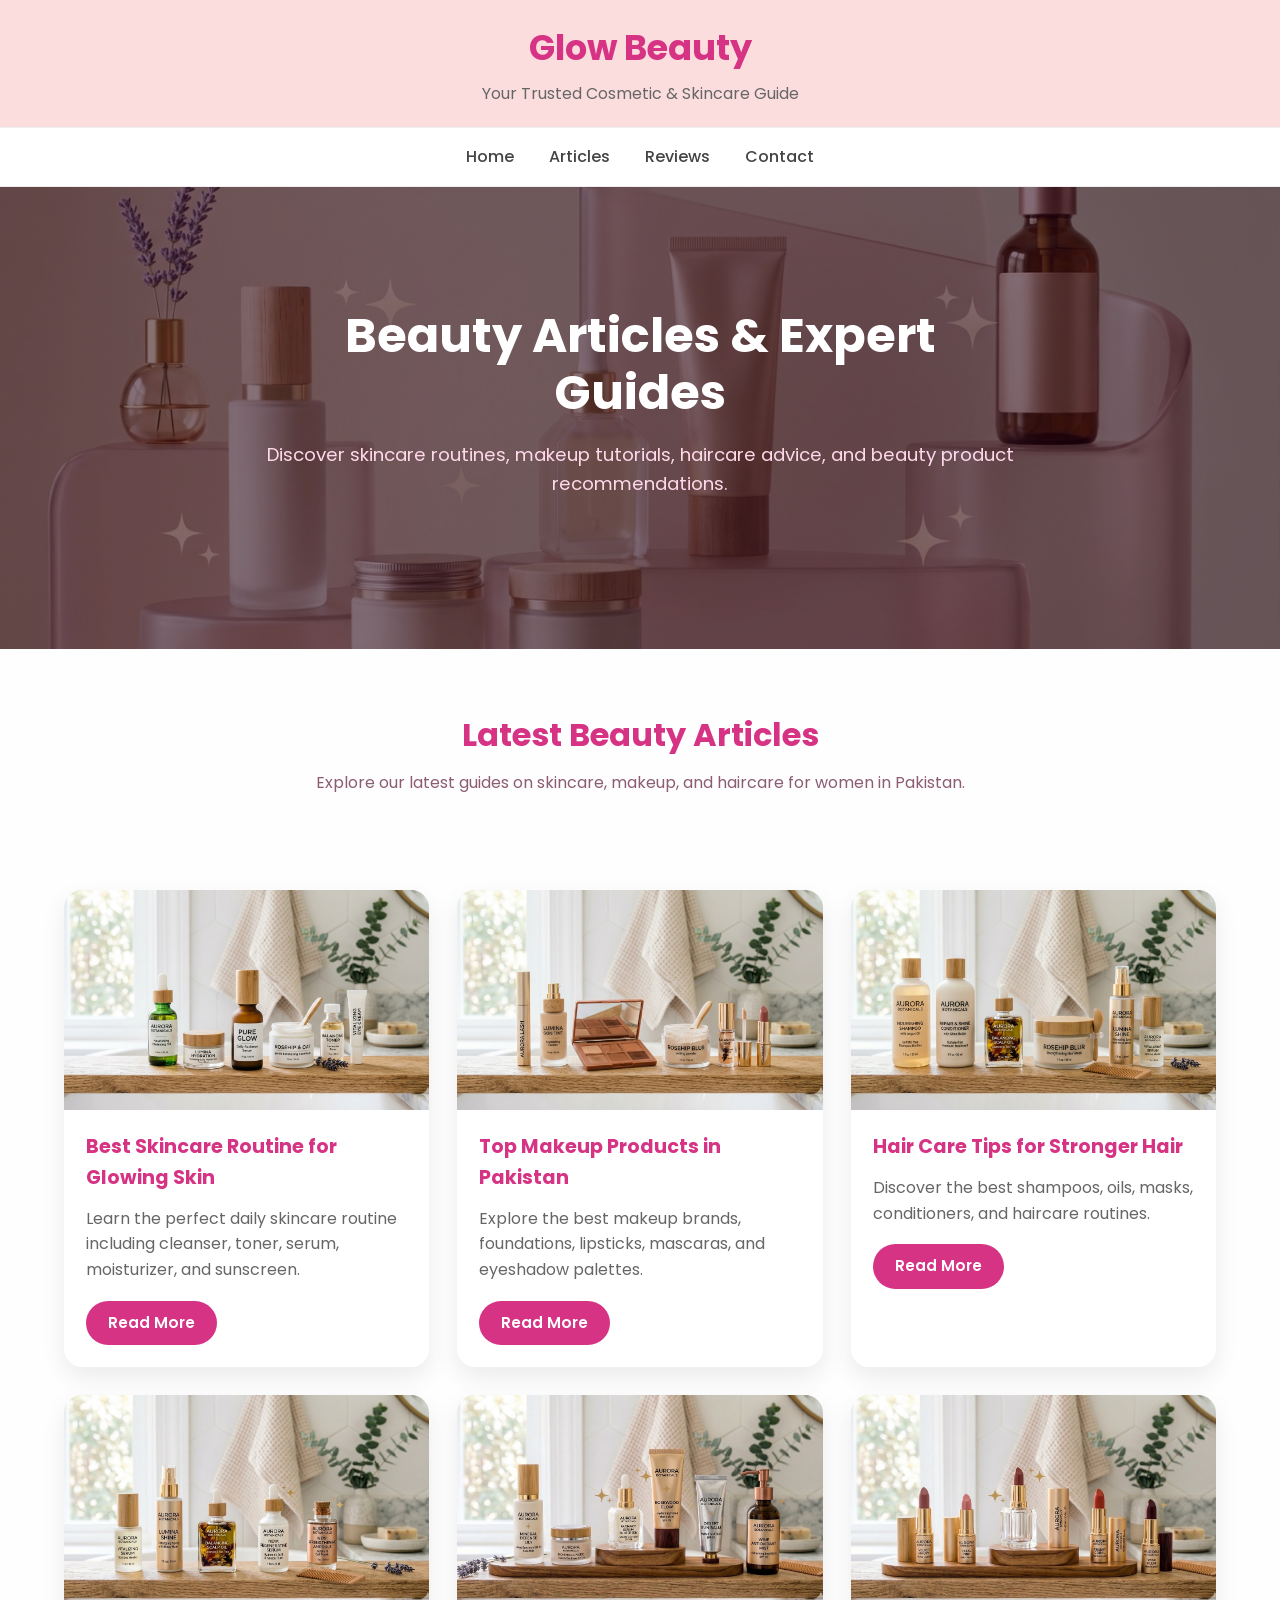
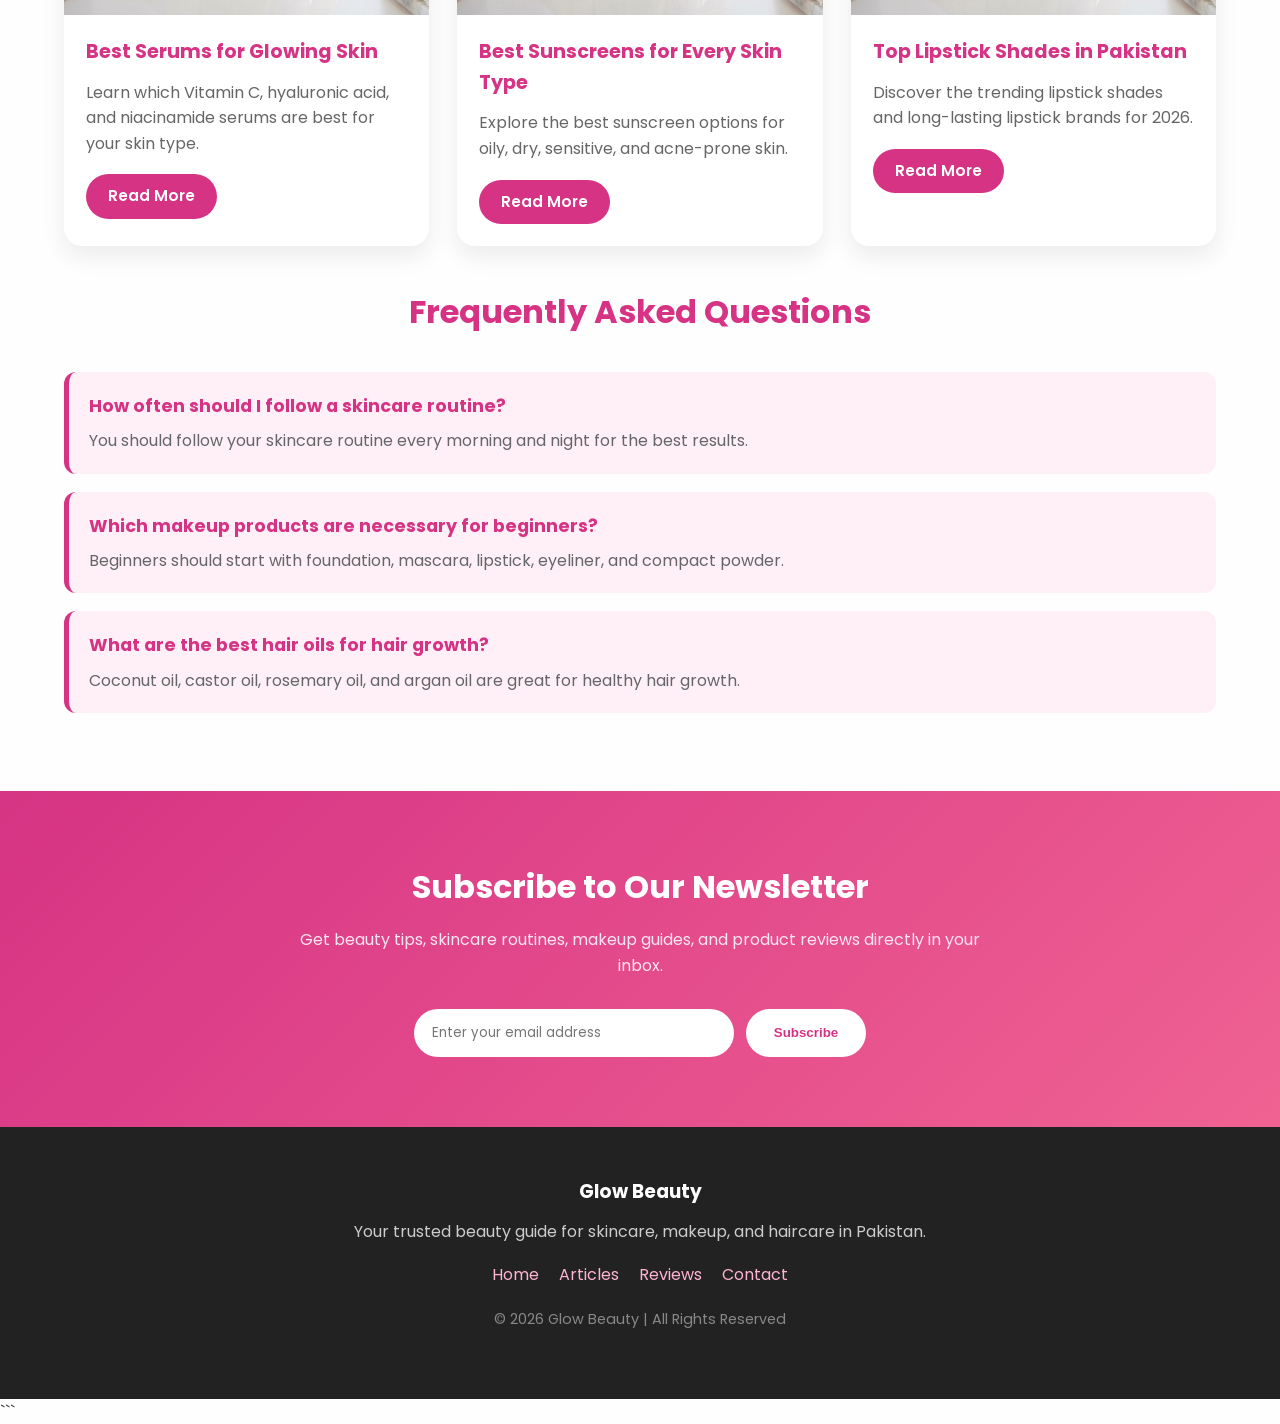
==== commit d69ef07a: "Update articles.html" ====
--- a/articles.html
+++ b/articles.html
@@ -4,11 +4,11 @@
   <meta charset="UTF-8">
   <meta name="viewport" content="width=device-width, initial-scale=1.0">
 
-  <title>Glow Beauty | Skincare, Makeup & Haircare Tips in Pakistan</title>
+  <title>Beauty Articles Pakistan | Skincare, Makeup & Haircare Tips | Glow Beauty</title>
 
-  <meta name="description" content="Glow Beauty helps women in Pakistan discover skincare routines, makeup tips, haircare advice, beauty product reviews, and cosmetic trends.">
+  <meta name="description" content="Read the latest beauty articles in Pakistan including skincare routines, makeup guides, haircare tips, beauty product reviews, and trending cosmetic advice.">
 
-  <meta name="keywords" content="Glow Beauty Pakistan, skincare routine Pakistan, makeup products Pakistan, haircare tips, beauty blog Pakistan, cosmetic reviews">
+  <meta name="keywords" content="beauty articles Pakistan, skincare articles, makeup tips, haircare routine, beauty blog Pakistan, cosmetic trends, skincare routine for glowing skin">
 
   <meta name="author" content="Glow Beauty">
 
@@ -20,217 +20,171 @@
 </head>
 <body>
 
-  <!-- Header -->
   <header class="top-header">
     <div class="logo-section">
       <h1>Glow Beauty</h1>
-      <p>Your Trusted Cosmetic &amp; Skincare Guide</p>
+      <p>Your Trusted Cosmetic & Skincare Guide</p>
     </div>
   </header>
 
-  <!-- Navigation -->
   <nav class="navbar">
     <a href="index.html">Home</a>
     <a href="articles.html">Articles</a>
-    <a href="#reviews">Reviews</a>
-    <a href="#contact">Contact</a>
+    <a href="reviews.html">Reviews</a>
+    <a href="contact us.html">Contact</a>
   </nav>
 
-  <!-- Hero Section -->
   <section class="hero">
     <div class="hero-content">
-      <h2>Discover Beauty That Matches Your Style</h2>
+      <h2>Beauty Articles & Expert Guides</h2>
       <p>
-        Explore skincare, makeup, haircare, and beauty tips for glowing confidence every day.
+        Discover skincare routines, makeup tutorials, haircare advice, and beauty product recommendations.
       </p>
-
-      <div class="hero-buttons">
-        <a href="#articles" class="btn">Explore Articles</a>
-        <a href="#reviews" class="btn secondary-btn">Read Reviews</a>
-      </div>
     </div>
   </section>
 
   <main class="container">
 
-    <!-- Why Glow Beauty -->
-    <section class="highlight-box">
-      <h2>Why Glow Beauty?</h2>
-      <p>
-        We help beauty lovers in Pakistan discover trusted skincare, makeup, and haircare advice.
-      </p>
+    <section class="featured-section bg-articles">
+  <!-- dark overlay (optional but makes text readable) -->
+  <div class="featured-overlay"></div>
 
-      <div class="feature-grid">
-        <div class="feature-card">
-          <h3>Trusted Product Reviews</h3>
-          <p>
-            Honest reviews of beauty products, serums, shampoos, lipsticks, and skincare essentials.
-          </p>
-        </div>
-
-        <div class="feature-card">
-          <h3>Latest Beauty Trends</h3>
-          <p>
-            Stay updated with the newest beauty trends, skincare ingredients, and makeup styles.
-          </p>
-        </div>
-
-        <div class="feature-card">
-          <h3>Helpful Guides</h3>
-          <p>
-            Learn beauty routines and expert tips for healthy skin, strong hair, and flawless makeup.
-          </p>
-        </div>
-      </div>
-    </section>
-
-    <!-- Articles Section -->
-    <section id="articles" class="featured-section">
-      <div class="section-title">
-        <h2>Explore Beauty Categories</h2>
-        <p>
-          Find useful guides in skincare, makeup, and haircare.
-        </p>
-      </div>
+  <div class="section-title">
+    <h2>Latest Beauty Articles</h2>
+    <p>
+      Explore our latest guides on skincare, makeup, and haircare for women in Pakistan.
+    </p>
+  </div>
+</section>
 
       <div class="articles-grid">
 
         <div class="card">
-          <img src="skincare.png" alt="Skincare Routine Products">
+          <img src="skincare.png" alt="Best skincare routine for glowing skin in Pakistan">
           <div class="card-content">
-            <h3>Skincare Routine Guide</h3>
+            <h3>Best Skincare Routine for Glowing Skin</h3>
             <p>
-              Discover the perfect skincare routine including cleanser, toner, serum, moisturizer, and sunscreen.
+              Learn the perfect daily skincare routine including cleanser, toner, serum, moisturizer, and sunscreen.
             </p>
             <a href="skincare.html" class="btn">Read More</a>
           </div>
         </div>
 
         <div class="card">
-          <img src="makeup.png" alt="Top Makeup Products in Pakistan">
+          <img src="makeup.png" alt="Top makeup products and brands in Pakistan">
           <div class="card-content">
-            <h3>Top Makeup Products</h3>
+            <h3>Top Makeup Products in Pakistan</h3>
             <p>
-              Explore the best makeup brands, foundations, lipsticks, mascaras, and eyeshadow palettes in Pakistan.
+              Explore the best makeup brands, foundations, lipsticks, mascaras, and eyeshadow palettes.
             </p>
             <a href="makeup.html" class="btn">Read More</a>
           </div>
         </div>
 
         <div class="card">
-          <img src="haircare.png" alt="Haircare Tips and Products">
+          <img src="haircare.png" alt="Best hair care tips for hair growth and healthy hair">
           <div class="card-content">
-            <h3>Hair Care Tips</h3>
+            <h3>Hair Care Tips for Stronger Hair</h3>
             <p>
-              Learn how to maintain healthy hair using shampoos, oils, masks, conditioners, and hair treatments.
+              Discover the best shampoos, oils, masks, conditioners, and haircare routines.
             </p>
             <a href="haircare.html" class="btn">Read More</a>
+          </div>
+        </div>
+
+        <div class="card">
+          <img src="serums.png" alt="Best serums for glowing skin and acne marks">
+          <div class="card-content">
+            <h3>Best Serums for Glowing Skin</h3>
+            <p>
+              Learn which Vitamin C, hyaluronic acid, and niacinamide serums are best for your skin type.
+            </p>
+            <a href="skincare.html" class="btn">Read More</a>
+          </div>
+        </div>
+
+        <div class="card">
+          <img src="sunscreen.png" alt="Best sunscreen products for oily and dry skin">
+          <div class="card-content">
+            <h3>Best Sunscreens for Every Skin Type</h3>
+            <p>
+              Explore the best sunscreen options for oily, dry, sensitive, and acne-prone skin.
+            </p>
+            <a href="skincare.html" class="btn">Read More</a>
+          </div>
+        </div>
+
+        <div class="card">
+          <img src="lipstick.png" alt="Top lipstick shades and brands in Pakistan">
+          <div class="card-content">
+            <h3>Top Lipstick Shades in Pakistan</h3>
+            <p>
+              Discover the trending lipstick shades and long-lasting lipstick brands for 2026.
+            </p>
+            <a href="makeup.html" class="btn">Read More</a>
           </div>
         </div>
 
       </div>
     </section>
 
-    <!-- FAQ Section -->
     <section class="faq-section">
       <div class="section-title">
         <h2>Frequently Asked Questions</h2>
       </div>
 
       <div class="faq-item">
-        <h3>Which skincare products are best for glowing skin?</h3>
+        <h3>How often should I follow a skincare routine?</h3>
         <p>
-          Products with Vitamin C, hyaluronic acid, niacinamide, and sunscreen are ideal for glowing skin.
+          You should follow your skincare routine every morning and night for the best results.
         </p>
       </div>
 
       <div class="faq-item">
-        <h3>What are the best makeup products for beginners?</h3>
+        <h3>Which makeup products are necessary for beginners?</h3>
         <p>
-          Beginners should start with a light foundation, mascara, lipstick, compact powder, and a basic eyeshadow palette.
+          Beginners should start with foundation, mascara, lipstick, eyeliner, and compact powder.
         </p>
       </div>
 
       <div class="faq-item">
-        <h3>How can I make my hair healthier naturally?</h3>
+        <h3>What are the best hair oils for hair growth?</h3>
         <p>
-          Use hair oils, avoid excessive heat styling, and choose gentle shampoos and conditioners.
+          Coconut oil, castor oil, rosemary oil, and argan oil are great for healthy hair growth.
         </p>
       </div>
     </section>
 
   </main>
 
-  <!-- Newsletter -->
   <section class="newsletter">
-    <h2>Subscribe to Our Beauty Newsletter</h2>
+    <h2>Subscribe to Our Newsletter</h2>
     <p>
-      Get the latest beauty tips, skincare routines, makeup trends, and product reviews directly in your inbox.
+      Get beauty tips, skincare routines, makeup guides, and product reviews directly in your inbox.
     </p>
 
     <form class="newsletter-form">
-      <input type="email" placeholder="Enter your email address" required>
+      <input type="email" placeholder="Enter your email address">
       <button type="submit">Subscribe</button>
     </form>
   </section>
 
-  <!-- Reviews -->
-  <section id="reviews">
-    <div class="container">
-      <div class="section-title">
-        <h2>What Our Customers Say</h2>
-      </div>
-
-      <div class="reviews-container">
-        <div class="review-card">
-          <p>"Amazing products and fast delivery!"</p>
-          <span>- Customer 1</span>
-        </div>
-
-        <div class="review-card">
-          <p>"Great quality, will buy again."</p>
-          <span>- Customer 2</span>
-        </div>
-      </div>
-    </div>
-  </section>
-
-  <!-- Contact -->
-  <section id="contact">
-    <div class="container">
-      <div class="section-title">
-        <h2>Contact Us</h2>
-      </div>
-
-      <form>
-        <input type="text" placeholder="Your Name" required>
-        <input type="email" placeholder="Your Email" required>
-        <textarea placeholder="Your Message" required></textarea>
-        <button type="submit">Send Message</button>
-      </form>
-    </div>
-  </section>
-
-  <!-- Footer -->
   <footer class="footer">
     <div class="footer-content">
       <h3>Glow Beauty</h3>
-      <p>
-        Your trusted source for beauty, skincare, makeup, and haircare advice in Pakistan.
-      </p>
+      <p>Your trusted beauty guide for skincare, makeup, and haircare in Pakistan.</p>
 
       <div class="footer-links">
         <a href="index.html">Home</a>
-        <a href="#articles">Articles</a>
-        <a href="#reviews">Reviews</a>
-        <a href="#contact">Contact</a>
+        <a href="articles.html">Articles</a>
+        <a href="reviews.html">Reviews</a>
+        <a href="contact us.html">Contact</a>
       </div>
 
-      <p class="copyright">
-        © 2026 Glow Beauty | All Rights Reserved
-      </p>
+      <p class="copyright">© 2026 Glow Beauty | All Rights Reserved</p>
     </div>
   </footer>
 
 </body>
 </html>
+```
--- a/styles.css
+++ b/styles.css
@@ -1,15 +1,19 @@
 /* ===== GLOBAL STYLES ===== */
 * {
-  box-sizing: border-box;
   margin: 0;
   padding: 0;
+  box-sizing: border-box;
+}
+
+html {
+  scroll-behavior: smooth;
 }
 
 body {
   font-family: 'Poppins', sans-serif;
+  background-color: #fefefe;
+  color: #333;
   line-height: 1.6;
-  color: #333;
-  background-color: #fefefe;
 }
 
 a {
@@ -17,46 +21,52 @@
   color: inherit;
 }
 
+img {
+  max-width: 100%;
+  display: block;
+}
+
 .container {
   width: 90%;
   max-width: 1200px;
-  margin: auto;
+  margin: 0 auto;
 }
 
 /* ===== HEADER ===== */
 .top-header {
   background-color: #fcdddd;
   text-align: center;
-  padding: 20px 0;
-  border-bottom: 1px solid #ddd;
+  padding: 20px 15px;
+  border-bottom: 1px solid #eee;
 }
 
 .top-header h1 {
-  font-size: 2rem;
-  color: #d63384; /* Glow Beauty Pink Accent */
+  color: #d63384;
+  font-size: 2.2rem;
+  margin-bottom: 5px;
 }
 
 .top-header p {
+  color: #666;
   font-size: 1rem;
-  color: #555;
-  margin-top: 5px;
 }
 
 /* ===== NAVBAR ===== */
 .navbar {
-  background-color: #fff;
+  background: #fff;
   display: flex;
   justify-content: center;
-  gap: 30px;
-  padding: 15px 0;
+  align-items: center;
+  gap: 35px;
+  padding: 16px 20px;
   border-bottom: 1px solid #eee;
   flex-wrap: wrap;
 }
 
 .navbar a {
+  color: #444;
   font-weight: 500;
-  color: #333;
-  transition: color 0.3s;
+  transition: 0.3s;
 }
 
 .navbar a:hover {
@@ -65,720 +75,507 @@
 
 /* ===== HERO SECTION ===== */
 .hero {
-  background: linear-gradient(135deg, #5b0a2a, #c39ba9);
-  text-align: center;
-  padding: 80px 20px;
-}
-
-.hero h2 {
-  font-size: 2rem;
-  color: #030303;
-  margin-bottom: 15px;
-}
-
-.hero p {
-  font-size: 1.1rem;
-  color: #f5efef;
-}
-/* Hero Section with background image */
-.hero {
   position: relative;
-  background-image: url('background.png'); /* replace with your image path */
-  background-size: cover;       /* makes image cover entire section */
-  background-position: center;  /* centers the image */
-  background-repeat: no-repeat;
-  background-color: #888;
-  padding: 100px 20px;          /* space for content */
-  color: #fff;                  /* text color over image */
+  background: url('background.png') center/cover no-repeat;
+  padding: 120px 20px;
   text-align: center;
   overflow: hidden;
 }
 
-/* Optional dark overlay for readability */
 .hero::before {
-  content: '';
+  content: "";
   position: absolute;
-  top: 0;
-  left: 0;
-  width: 100%;
-  height: 100%;
-  z-index: 1;
-}
-.section-title h2 {
-  color: #c50967;
-
-}
-
-.section-title p {
-  color: #96536e;
-  
-}
-
-/* Keep text above overlay */
-.hero .hero-content {
+  inset: 0;
+  background: rgba(35, 0, 20, 0.55);
+}
+
+.hero-content {
   position: relative;
   z-index: 2;
-}
-
-/* ===== ARTICLE PAGE ===== */
-.article-page {
-  padding: 50px 20px;
-  max-width: 900px;
+  max-width: 750px;
   margin: auto;
 }
 
-.article-content h1 {
+.hero h2 {
+  color: #fff;
+  font-size: 3rem;
+  margin-bottom: 18px;
+  line-height: 1.2;
+}
+
+.hero p {
+  color: #ffd9ea;
+  font-size: 1.15rem;
+  margin-bottom: 30px;
+}
+
+.hero-buttons {
+  display: flex;
+  justify-content: center;
+  gap: 15px;
+  flex-wrap: wrap;
+}
+
+.hero-buttons .btn,
+.hero-buttons .secondary-btn {
+  display: inline-block;
+  padding: 12px 28px;
+  border-radius: 30px;
+  font-weight: 600;
+  transition: 0.3s;
+}
+
+.hero-buttons .btn {
+  background: #d63384;
+  color: #fff;
+}
+
+.hero-buttons .btn:hover {
+  background: #b0256c;
+}
+
+.hero-buttons .secondary-btn {
+  background: rgba(255,255,255,0.15);
+  color: #fff;
+  border: 1px solid rgba(255,255,255,0.4);
+}
+
+.hero-buttons .secondary-btn:hover {
+  background: #fff;
+  color: #d63384;
+}
+
+/* ===== COMMON SECTION TITLE ===== */
+.section-title {
+  text-align: center;
+  margin-bottom: 35px;
+}
+
+.section-title h2 {
+  color: #d63384;
   font-size: 2rem;
-  color: #d63384;
-  margin-bottom: 20px;
-  text-align: center;
-}
-
-.article-content img.article-image {
-  width: 100%;
-  max-height: 400px;
-  object-fit: cover;
-  margin: 20px 0;
-  border-radius: 10px;
-}
-
-.article-content h2 {
-  font-size: 1.5rem;
-  color: #d63384;
-  margin: 20px 0 10px;
-}
-
-.article-content h3 {
-  font-size: 1.2rem;
-  color: #555;
-  margin: 10px 0 5px;
-}
-
-.article-content p,
-.article-content li {
-  font-size: 1rem;
-  color: #555;
   margin-bottom: 10px;
 }
 
-.article-content ul {
-  list-style-type: disc;
-  margin-left: 20px;
-}
-
-/* ===== STEP BOX ===== */
-.step-box {
-  border-left: 4px solid #d63384;
-  background-color: #fff0f5;
-  padding: 15px 20px;
-  margin: 15px 0;
-  border-radius: 5px;
-}
-
-/* ===== FAQ ===== */
-.faq-item {
-  background-color: #fff0f5;
-  padding: 15px 20px;
-  margin: 10px 0;
-  border-radius: 5px;
-  border-left: 4px solid #d63384;
-}
-
-/* ===== FEATURED / CARDS ===== */
-.articles-grid,
+.section-title p {
+  color: #8d5c72;
+  max-width: 700px;
+  margin: auto;
+}
+
+/* ===== HIGHLIGHT BOX ===== */
+.highlight-box {
+  background: #fff0f7;
+  padding: 50px 25px;
+  border-radius: 18px;
+  text-align: center;
+  margin: 50px 0;
+}
+
+.highlight-box h2 {
+  color: #d63384;
+  font-size: 2rem;
+  margin-bottom: 15px;
+}
+
+.highlight-box > p {
+  color: #666;
+  max-width: 700px;
+  margin: 0 auto 35px;
+}
+
+/* ===== FEATURE GRID ===== */
 .feature-grid {
   display: grid;
   grid-template-columns: repeat(auto-fit, minmax(250px, 1fr));
-  gap: 20px;
-  margin: 20px 0;
-}
-
-.card,
+  gap: 25px;
+}
+
 .feature-card {
-  background-color: #fff;
-  border-radius: 10px;
+  background: #fff;
+  padding: 25px 20px;
+  border-radius: 16px;
+  box-shadow: 0 8px 22px rgba(214, 51, 132, 0.08);
+  transition: transform 0.3s;
+}
+
+.feature-card:hover {
+  transform: translateY(-6px);
+}
+
+.feature-card h3 {
+  color: #d63384;
+  margin-bottom: 10px;
+  font-size: 1.15rem;
+}
+
+.feature-card p {
+  color: #666;
+  font-size: 0.95rem;
+}
+
+/* ===== FEATURED SECTION ===== */
+.featured-section {
+  padding: 60px 0;
+}
+
+/* ===== ARTICLES GRID ===== */
+.articles-grid {
+  display: grid;
+  grid-template-columns: repeat(auto-fit, minmax(270px, 1fr));
+  gap: 28px;
+}
+
+.card {
+  background: #fff;
+  border-radius: 18px;
   overflow: hidden;
-  box-shadow: 0 5px 15px rgba(174, 18, 140, 0.05);
+  box-shadow: 0 10px 25px rgba(0,0,0,0.08);
   transition: transform 0.3s;
 }
 
-.card:hover,
-.feature-card:hover {
-  transform: translateY(-5px);
+.card:hover {
+  transform: translateY(-7px);
 }
 
 .card img {
   width: 100%;
-  height: 180px;
+  height: 220px;
   object-fit: cover;
 }
 
 .card-content {
-  padding: 15px 20px;
+  padding: 22px;
 }
 
 .card-content h3 {
   color: #d63384;
-  margin-bottom: 10px;
+  font-size: 1.2rem;
+  margin-bottom: 12px;
 }
 
 .card-content p {
+  color: #666;
+  margin-bottom: 18px;
+}
+
+.card-content .btn {
+  display: inline-block;
+  background: #d63384;
+  color: #fff;
+  padding: 10px 22px;
+  border-radius: 25px;
+  font-size: 0.95rem;
+  font-weight: 600;
+  transition: 0.3s;
+}
+
+.card-content .btn:hover {
+  background: #b0256c;
+}
+
+/* ===== FAQ SECTION ===== */
+.faq-section {
+  padding: 40px 0 60px;
+}
+
+.faq-item {
+  background: #fff0f7;
+  border-left: 5px solid #d63384;
+  border-radius: 12px;
+  padding: 20px;
+  margin-bottom: 18px;
+}
+
+.faq-item h3 {
+  color: #d63384;
+  margin-bottom: 8px;
+  font-size: 1.1rem;
+}
+
+.faq-item p {
+  color: #666;
+}
+
+/* ===== ARTICLE PAGE ===== */
+.article-page {
+  max-width: 900px;
+  margin: auto;
+  padding: 60px 20px;
+}
+
+.article-content h1 {
+  color: #d63384;
+  font-size: 2.2rem;
+  margin-bottom: 20px;
+  text-align: center;
+}
+
+.article-content h2 {
+  color: #d63384;
+  font-size: 1.6rem;
+  margin: 30px 0 15px;
+}
+
+.article-content h3 {
+  color: #555;
+  margin: 20px 0 10px;
+}
+
+.article-content p,
+.article-content li {
+  color: #555;
+  margin-bottom: 12px;
+}
+
+.article-content ul {
+  padding-left: 20px;
+}
+
+.article-image {
+  width: 100%;
+  border-radius: 16px;
+  margin: 25px 0;
+}
+
+.step-box {
+  background: #fff0f7;
+  border-left: 4px solid #d63384;
+  padding: 18px;
+  border-radius: 10px;
+  margin: 20px 0;
+}
+
+/* ===== NEWSLETTER ===== */
+.newsletter {
+  background: linear-gradient(135deg, #d63384, #f06292);
+  text-align: center;
+  color: #fff;
+  padding: 70px 20px;
+}
+
+.newsletter h2 {
+  font-size: 2rem;
+  margin-bottom: 15px;
+}
+
+.newsletter p {
+  max-width: 700px;
+  margin: 0 auto 30px;
+  color: #ffe6f2;
+}
+
+.newsletter-form {
+  display: flex;
+  justify-content: center;
+  gap: 12px;
+  flex-wrap: wrap;
+}
+
+.newsletter-form input {
+  width: 320px;
+  max-width: 100%;
+  padding: 14px 18px;
+  border: none;
+  border-radius: 30px;
+  outline: none;
+  font-family: inherit;
+}
+
+.newsletter-form button {
+  padding: 14px 28px;
+  border: none;
+  border-radius: 30px;
+  background: #fff;
+  color: #d63384;
+  font-weight: 600;
+  cursor: pointer;
+  transition: 0.3s;
+}
+
+.newsletter-form button:hover {
+  background: #ffe1ee;
+}
+
+/* ===== REVIEWS ===== */
+#reviews {
+  background: #faf7fa;
+  padding: 70px 20px;
+}
+
+.reviews-container {
+  display: flex;
+  justify-content: center;
+  flex-wrap: wrap;
+  gap: 25px;
+}
+
+.review-card {
+  background: #fff;
+  padding: 30px 24px;
+  border-radius: 18px;
+  max-width: 320px;
+  box-shadow: 0 8px 22px rgba(0,0,0,0.08);
+}
+
+.review-card p {
   color: #555;
   margin-bottom: 15px;
-}
-
-.card-content .btn {
-  display: inline-block;
-  background-color: #d63384;
-  color: #fff;
-  padding: 8px 15px;
-  border-radius: 5px;
-  font-size: 0.9rem;
-  transition: background 0.3s;
-}
-
-.card-content .btn:hover {
-  background-color: #b0276b;
-}
-
-/* Place text above the overlay */
-.featured-section.bg-articles .section-title {
-  position: relative;
-  z-index: 2;
-}
-/* ===== HIGHLIGHT BOX ===== */
-.highlight-box {
-  background-color: #ffe6f0;
-  padding: 30px 20px;
-  text-align: center;
-  border-radius: 10px;
-  margin: 40px 0;
-}
-
-.highlight-box h2 {
-  color: #d63384;
-  margin-bottom: 10px;
-}
-
-.highlight-box p {
-  color: #555;
-  font-size: 1rem;
-}
-<style>
-#reviews {
-  background-color: #f9f9f9;
-  padding: 60px 20px;
-  text-align: center;
-}
-
-#reviews h2 {
-  font-size: 2rem;
-  margin-bottom: 40px;
-  color: #333;
-}
-
-.reviews-container {
-  display: flex;
-  flex-wrap: wrap;
-  justify-content: center;
-  gap: 20px;
-}
-
-.review-card {
-  background-color: #fff;
-  padding: 20px;
-  border-radius: 10px;
-  box-shadow: 0 4px 8px rgba(0,0,0,0.1);
-  max-width: 300px;
-}
-
+  font-style: italic;
+}
+
+.review-card span {
+  color: #d63384;
+  font-weight: 600;
+}
+
+/* ===== CONTACT ===== */
 #contact {
-  background-color: #fff;
-  padding: 60px 20px;
-  text-align: center;
+  background: #fff;
+  padding: 70px 20px;
 }
 
 #contact form {
-  max-width: 500px;
-  margin: 0 auto;
+  max-width: 600px;
+  margin: 35px auto 0;
   display: flex;
   flex-direction: column;
-  gap: 15px;
-}
-
-#contact input, #contact textarea {
-  padding: 10px;
-  border-radius: 5px;
-  border: 1px solid #ccc;
+  gap: 18px;
+}
+
+#contact input,
+#contact textarea {
+  width: 100%;
+  padding: 14px 18px;
+  border: 1px solid #f0bfd5;
+  border-radius: 12px;
+  font-size: 1rem;
+  font-family: inherit;
+  outline: none;
+}
+
+#contact input:focus,
+#contact textarea:focus {
+  border-color: #d63384;
+}
+
+#contact textarea {
+  min-height: 140px;
+  resize: vertical;
 }
 
 #contact button {
-  padding: 10px;
+  background: #d63384;
+  color: #fff;
   border: none;
-  background-color: #ff6b6b;
-  color: white;
-  border-radius: 5px;
+  padding: 14px;
+  border-radius: 30px;
+  font-weight: 600;
   cursor: pointer;
-}
-/* =======================
-   Hero / Navbar Section
-======================= */
-.hero-header {
-  background: linear-gradient(135deg, #ffdee9, #ffb6c1); /* soft pink gradient */
-  padding: 60px 20px;
-  text-align: center;
-  color: #d63357; /* dark pink for text */
-}
-
-.hero-header h1 {
-  font-size: 3rem;
-  margin-bottom: 20px;
-  font-weight: bold;
-}
-
-.hero-nav {
-  display: flex;
-  justify-content: center;
-  gap: 30px;
-  flex-wrap: wrap;
-  font-size: 1.1rem;
-}
-
-.hero-nav a {
-  text-decoration: none;
-  color: #a6003c; /* darker pink shade */
-  font-weight: 600;
-  transition: color 0.3s;
-}
-
-.hero-nav a:hover {
-  color: #ff1a75; /* bright pink on hover */
-}
-
-/* ===== NEWSLETTER ===== */
-.newsletter {
-  background-color: #d63384;
-  color: #fff;
-  padding: 40px 20px;
-  text-align: center;
-}
-
-.newsletter h2 {
-  font-size: 1.8rem;
-  margin-bottom: 15px;
-}
-
-.newsletter p {
-  margin-bottom: 20px;
-}
-
-.newsletter-form input {
-  padding: 10px 15px;
-  width: 250px;
-  max-width: 90%;
-  border: none;
-  border-radius: 5px 0 0 5px;
-  outline: none;
-}
-
-.newsletter-form button {
-  padding: 10px 20px;
-  border: none;
-  background-color: #fff;
-  color: #d63384;
-  font-weight: bold;
-  border-radius: 0 5px 5px 0;
-  cursor: pointer;
-  transition: background 0.3s, color 0.3s;
-}
-
-.newsletter-form button:hover {
-  background-color: #b0276b;
-  color: #fff;
+  transition: 0.3s;
+}
+
+#contact button:hover {
+  background: #b0256c;
 }
 
 /* ===== FOOTER ===== */
 .footer {
-  background-color: #333;
-  color: #fff;
-  padding: 30px 20px;
-  text-align: center;
+  background: #222;
+  color: #ccc;
+  text-align: center;
+  padding: 50px 20px;
+}
+
+.footer h3 {
+  color: #fff;
+  margin-bottom: 12px;
+}
+
+.footer p {
+  margin-bottom: 18px;
 }
 
 .footer-links {
-  margin: 15px 0;
   display: flex;
   justify-content: center;
   gap: 20px;
   flex-wrap: wrap;
+  margin-bottom: 20px;
 }
 
 .footer-links a {
-  color: #fff;
-  font-weight: 500;
-  transition: color 0.3s;
+  color: #ffb4d2;
+  transition: 0.3s;
 }
 
 .footer-links a:hover {
-  color: #d63384;
-}
-
-.footer p {
-  margin-top: 10px;
+  color: #fff;
+}
+
+.copyright {
+  color: #888;
   font-size: 0.9rem;
 }
 
-/* =======================
-   Reviews Section
-======================= */
-#reviews {
-  background-color: #f9f9f9;
-  padding: 60px 20px;
-  text-align: center;
-}
-
-#reviews h2 {
-  font-size: 2rem;
-  margin-bottom: 40px;
-  color: #333;
-}
-
-.reviews-container {
-  display: flex;
-  flex-wrap: wrap;
-  justify-content: center;
-  gap: 20px;
-}
-
-.review-card {
-  background-color: #fff;
-  padding: 20px;
-  border-radius: 10px;
-  box-shadow: 0 4px 8px rgba(0,0,0,0.1);
-  max-width: 300px;
-  text-align: center;
-}
-
-.review-stars {
-  color: #FFD700;
-  font-size: 1.2rem;
-  margin-bottom: 10px;
-}
-
-.review-card h3 {
-  margin-bottom: 10px;
-  color: #333;
-}
-
-.review-card p {
-  margin: 5px 0;
-  color: #555;
-}
-
-/* =======================
-   Highlight Box Section
-======================= */
-.highlight-box {
-  background-color: #ffeaea;
-  padding: 50px 20px;
-  text-align: center;
-  margin: 40px 0;
-  border-radius: 10px;
-}
-
-.highlight-box h2 {
-  font-size: 1.8rem;
-  margin-bottom: 20px;
-  color: #d63333;
-}
-
-.highlight-box p {
-  font-size: 1rem;
-  color: #555;
-  max-width: 700px;
-  margin: 0 auto;
-}
-
-/* =======================
-   Featured / Mini Feature Section
-======================= */
-.featured-section {
-  padding: 60px 20px;
-  text-align: center;
-}
-
-.feature-grid {
-  display: flex;
-  flex-wrap: wrap;
-  justify-content: center;
-  gap: 20px;
-  margin-top: 30px;
-}
-
-.feature-card {
-  background-color: #fff;
-  padding: 20px;
-  border-radius: 10px;
-  box-shadow: 0 4px 8px rgba(0,0,0,0.05);
-  max-width: 250px;
-  text-align: left;
-}
-
-.feature-card h3 {
-  margin-bottom: 10px;
-  color: #333;
-}
-
-.feature-card p {
-  color: #555;
-  font-size: 0.95rem;
-}
-
-/* =======================
-   Newsletter Section
-======================= */
-.newsletter {
-  background-color: #f5f5f5;
-  padding: 60px 20px;
-  text-align: center;
-}
-
-.newsletter h2 {
-  font-size: 1.8rem;
-  margin-bottom: 20px;
-  color: #333;
-}
-
-.newsletter p {
-  font-size: 1rem;
-  margin-bottom: 30px;
-  color: #555;
-}
-
-.newsletter-form {
-  display: flex;
-  justify-content: center;
-  flex-wrap: wrap;
-  gap: 10px;
-}
-
-.newsletter-form input[type="email"] {
-  padding: 12px;
-  border-radius: 5px;
-  border: 1px solid #ccc;
-  width: 250px;
-  font-size: 1rem;
-}
-
-.newsletter-form button {
-  padding: 12px 20px;
-  border: none;
-  background-color: #ff6b6b;
-  color: white;
-  border-radius: 5px;
-  cursor: pointer;
-  font-size: 1rem;
-  transition: background 0.3s;
-}
-
-.newsletter-form button:hover {
-  background-color: #e55a5a;
-}
-
-/* =======================
-   Footer Section
-======================= */
-.footer {
-  background-color: #222;
-  color: #ccc;
-  padding: 50px 20px;
-  text-align: center;
-}
-
-.footer h3 {
-  color: #fff;
-  margin-bottom: 15px;
-}
-
-.footer p {
-  color: #ccc;
-  margin-bottom: 20px;
-  font-size: 0.95rem;
-}
-
-.footer-links {
-  margin-bottom: 20px;
-}
-
-.footer-links a {
-  color: #ff6b6b;
-  margin: 0 10px;
-  text-decoration: none;
-  font-size: 0.95rem;
-}
-
-.footer-links a:hover {
-  text-decoration: underline;
-}
-
-.footer .copyright {
-  font-size: 0.85rem;
-  color: #888;
-}
-
-/* =======================
-   Responsive Styles
-======================= */
+/* ===== RESPONSIVE ===== */
 @media (max-width: 768px) {
-  .reviews-container,
-  .feature-grid {
+  .top-header h1 {
+    font-size: 1.8rem;
+  }
+
+  .navbar {
+    gap: 20px;
+  }
+
+  .hero {
+    padding: 90px 20px;
+  }
+
+  .hero h2 {
+    font-size: 2rem;
+  }
+
+  .hero p {
+    font-size: 1rem;
+  }
+
+  .hero-buttons {
     flex-direction: column;
     align-items: center;
   }
 
-  .review-card,
-  .feature-card {
-    max-width: 90%;
+  .hero-buttons .btn,
+  .hero-buttons .secondary-btn {
+    width: 220px;
+  }
+
+  .section-title h2,
+  .highlight-box h2,
+  .newsletter h2 {
+    font-size: 1.7rem;
+  }
+
+  .article-content h1 {
+    font-size: 1.8rem;
+  }
+
+  .card img {
+    height: 200px;
   }
 
   .newsletter-form {
     flex-direction: column;
-    width: 90%;
-  }
-
-  .newsletter-form input[type="email"] {
+    align-items: center;
+  }
+
+  .newsletter-form input,
+  .newsletter-form button {
     width: 100%;
-  }
-}
-/* =======================
-   Contact Section
-======================= */
-#contact {
-  background-color: #fff;
-  padding: 60px 20px;
-  text-align: center;
-}
-
-#contact h2 {
-  font-size: 2rem;
-  margin-bottom: 15px;
-  color: #333;
-}
-
-#contact p {
-  font-size: 1rem;
-  margin-bottom: 30px;
-  color: #555;
-}
-
-#contact form {
-  max-width: 500px;
-  margin: 0 auto;
-  display: flex;
-  flex-direction: column;
-  gap: 15px;
-}
-
-#contact input,
-#contact textarea {
-  padding: 12px;
-  border-radius: 5px;
-  border: 1px solid #ccc;
-  font-size: 1rem;
-  width: 100%;
-}
-
-#contact textarea {
-  min-height: 120px;
-  resize: vertical;
-}
-
-#contact button {
-  padding: 12px 20px;
-  border: none;
-  background-color: #ff6b6b;
-  color: white;
-  border-radius: 5px;
-  cursor: pointer;
-  font-size: 1rem;
-  transition: background 0.3s;
-}
-
-#contact button:hover {
-  background-color: #e55a5a;
-}
-
-/* Responsive */
-@media (max-width: 768px) {
-  #contact form {
-    width: 90%;
-  }
-}
-/* =======================
-   Reviews Section
-======================= */
-#reviews {
-  background-color: #f9f9f9; /* Light gray background */
-  padding: 60px 20px;
-  text-align: center;
-}
-
-#reviews h2 {
-  font-size: 2rem;
-  margin-bottom: 40px;
-  color: #333;
-}
-
-.reviews-container {
-  display: flex;
-  flex-wrap: wrap;
-  justify-content: center;
-  gap: 20px;
-}
-
-.review-card {
-  background-color: #fff;
-  padding: 20px;
-  border-radius: 10px;
-  box-shadow: 0 4px 8px rgba(0,0,0,0.1);
-  max-width: 300px;
-  text-align: left;
-}
-
-.review-card p {
-  font-size: 1rem;
-  color: #555;
-  margin-bottom: 10px;
-}
-
-.review-card span {
-  font-size: 0.9rem;
-  color: #888;
-}
-
-@media (max-width: 768px) {
-  .hero h2 {
-    font-size: 1.6rem;
-  }
-  .hero p {
-    font-size: 1rem;
-  }
-  .article-content h1 {
-    font-size: 1.6rem;
-  }
-  .step-box, .faq-item {
-    padding: 12px 15px;
-  }
-  .card-content .btn {
-    padding: 6px 12px;
-  }
-  .newsletter-form input {
-    width: 70%;
-    margin-bottom: 10px;
-    border-radius: 5px;
-  }
-  .newsletter-form button {
-    width: 50%;
-    border-radius: 5px;
-  }
-}
+    max-width: 320px;
+  }
+
+  .review-card {
+    max-width: 100%;
+  }
+}
